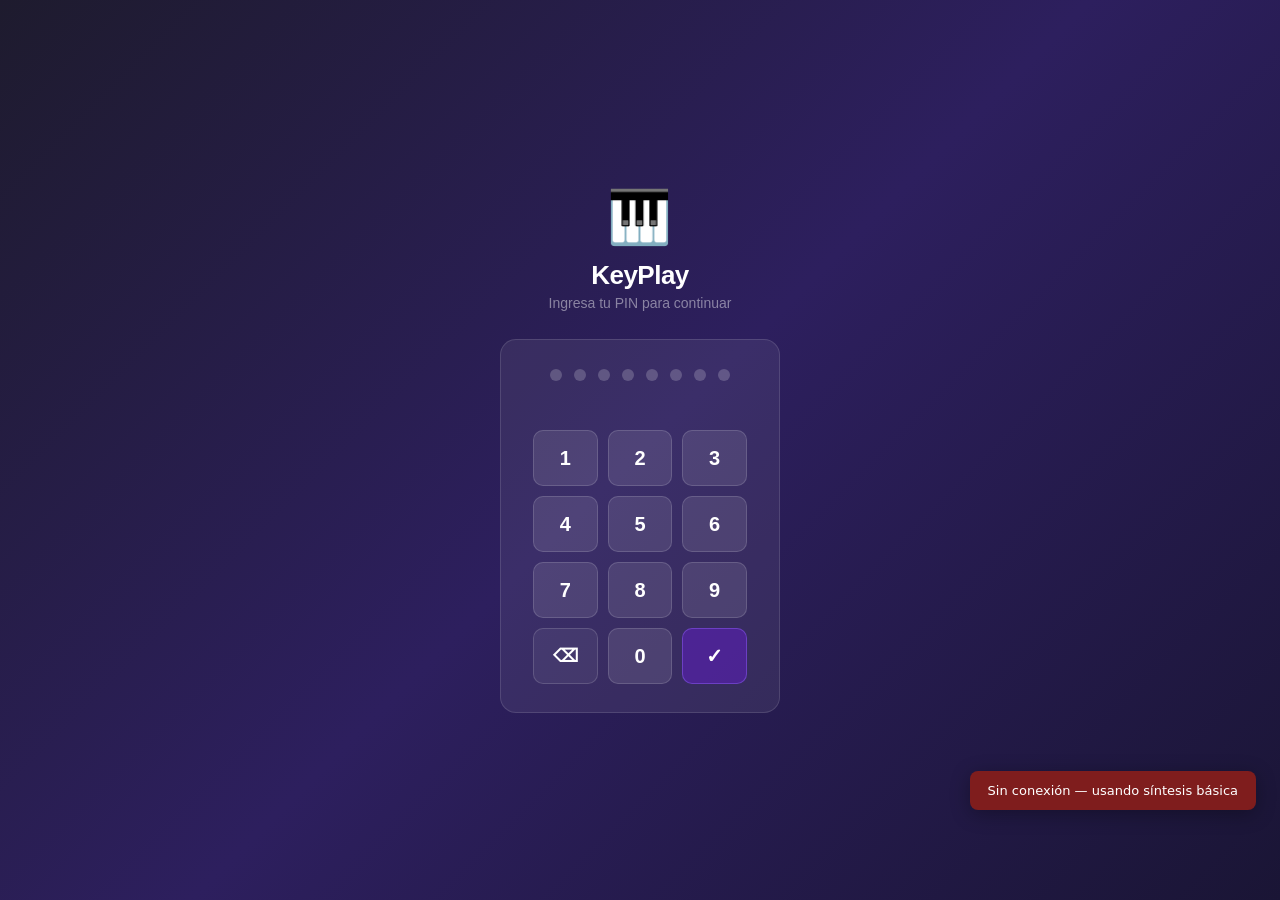
==== index.html @ c4dd3779 "PWA app support" ====
<!DOCTYPE html>
<html lang="es">
<head>
<meta charset="UTF-8">
<meta name="viewport" content="width=device-width, initial-scale=1, maximum-scale=1">
<title>KeyPlay</title>

  <!-- PWA -->
  <link rel="manifest" href="manifest.json">
  <meta name="theme-color" content="#5b21b6">
  <meta name="mobile-web-app-capable" content="yes">
  <meta name="apple-mobile-web-app-capable" content="yes">
  <meta name="apple-mobile-web-app-status-bar-style" content="default">
  <meta name="apple-mobile-web-app-title" content="KeyPlay">
  <link rel="apple-touch-icon" href="icons/icon-180.png">

  <link rel="stylesheet" href="keyplay.css">
</head>
<body>

<!-- ── PIN LOCK SCREEN ─────────────────────────────── -->
<div id="pinScreen" style="
  position:fixed;inset:0;z-index:9999;
  background:linear-gradient(135deg,#1e1b2e 0%,#2d1f5e 50%,#1a1535 100%);
  display:flex;flex-direction:column;align-items:center;justify-content:center;
  gap:28px;font-family:-apple-system,BlinkMacSystemFont,'Segoe UI',Roboto,sans-serif;
">
  <div style="text-align:center;">
    <div style="font-size:52px;margin-bottom:12px;">🎹</div>
    <div style="font-size:26px;font-weight:800;color:#fff;letter-spacing:-0.5px;">KeyPlay</div>
    <div style="font-size:14px;color:rgba(255,255,255,0.45);margin-top:4px;">Ingresa tu PIN para continuar</div>
  </div>

  <div style="background:rgba(255,255,255,0.07);border:1px solid rgba(255,255,255,0.12);
              border-radius:16px;padding:28px 32px;width:280px;display:flex;flex-direction:column;gap:16px;">

    <!-- PIN dots display -->
    <div id="pinDots" style="display:flex;justify-content:center;gap:12px;height:14px;align-items:center;">
    </div>

    <!-- Error message -->
    <div id="pinError" style="text-align:center;font-size:12px;color:#f87171;min-height:16px;font-weight:500;"></div>

    <!-- Number pad -->
    <div style="display:grid;grid-template-columns:repeat(3,1fr);gap:10px;">
      <button class="pin-key" onclick="pinKey('1')">1</button>
      <button class="pin-key" onclick="pinKey('2')">2</button>
      <button class="pin-key" onclick="pinKey('3')">3</button>
      <button class="pin-key" onclick="pinKey('4')">4</button>
      <button class="pin-key" onclick="pinKey('5')">5</button>
      <button class="pin-key" onclick="pinKey('6')">6</button>
      <button class="pin-key" onclick="pinKey('7')">7</button>
      <button class="pin-key" onclick="pinKey('8')">8</button>
      <button class="pin-key" onclick="pinKey('9')">9</button>
      <button class="pin-key pin-del" onclick="pinDel()" style="font-size:18px;">⌫</button>
      <button class="pin-key" onclick="pinKey('0')">0</button>
      <button class="pin-key pin-ok" onclick="pinSubmit()">✓</button>
    </div>
  </div>
</div>


<!-- TOP BAR -->
<div class="top-bar">
  <div class="logo"><img src="header-logo.png" alt="KeyPlay"> KeyPlay</div>
  <div class="song-info">
    <div class="song-title" id="songTitle">Ninguna pieza cargada</div>
    <div class="song-meta" id="songMeta">Carga un archivo MusicXML o MIDI para comenzar</div>
  </div>
  <input type="file" id="fileInput" accept=".xml,.musicxml,.mid,.midi" style="display:none">
  <button class="biblio-btn" id="biblioBtn" onclick="toggleBiblioteca()" title="Biblioteca de canciones">
    📚 Biblioteca <span class="biblio-count" id="biblioCount" style="display:none">0</span>
  </button>
  <button class="upload-btn" onclick="document.getElementById('fileInput').click()">📂 Cargar</button>
  <button class="settings-btn" id="settingsBtn" onclick="toggleSettings()" title="Configuración">⚙️</button>
  <button class="fs-btn" id="fsBtn" onclick="toggleFullscreen()" title="Pantalla completa">⛶</button>
</div>

<!-- PANEL OVERLAY (shared backdrop) -->
<div class="panel-overlay" id="panelOverlay" onclick="closeAllPanels()"></div>

<!-- BIBLIOTECA PANEL -->
<div class="biblio-dropdown" id="biblioPanel">
  <div class="biblio-header">
    <div class="biblio-header-title">📚 Biblioteca</div>
    <div class="biblio-header-actions">
      <button class="biblio-clear" onclick="confirmClearAll()">Borrar todo</button>
      <button class="biblio-add-btn" onclick="closeAllPanels();document.getElementById('fileInput').click()">+ Agregar</button>
      <button class="biblio-close" onclick="closeAllPanels()">✕</button>
    </div>
  </div>
  <div class="biblio-scroll" id="biblioList"></div>
</div>

<!-- SETTINGS PANEL -->
<div class="settings-panel" id="settingsPanel">
  <div class="settings-header">
    <div class="settings-title">⚙️ Configuración</div>
    <button class="settings-close" onclick="closeAllPanels()">✕</button>
  </div>
  <div class="settings-body">
    <div class="settings-section-title">Sonido del piano</div>
    <div style="font-size:11px;color:var(--text-dim);margin-bottom:12px;line-height:1.5">
      Samples reales del banco General MIDI.<br>Requiere internet la primera vez.
    </div>
    <div class="sound-options" id="soundOptions">
      <div class="sound-option active" data-sound="classic" onclick="selectSound('classic')">
        <div class="sound-option-icon">🎹</div>
        <div class="sound-option-info">
          <div class="sound-option-name">Clásico</div>
          <div class="sound-option-desc">Acoustic Grand Piano — cálido, natural</div>
        </div>
        <div class="sound-option-check"></div>
      </div>
      <div class="sound-option" data-sound="bright" onclick="selectSound('bright')">
        <div class="sound-option-icon">⚡</div>
        <div class="sound-option-info">
          <div class="sound-option-name">Eléctrico</div>
          <div class="sound-option-desc">Electric Grand Piano — sonido metálico tipo CP-80</div>
        </div>
        <div class="sound-option-check"></div>
      </div>
      <div class="sound-option" data-sound="soft" onclick="selectSound('soft')">
        <div class="sound-option-icon">🌙</div>
        <div class="sound-option-info">
          <div class="sound-option-name">Suave (Rhodes)</div>
          <div class="sound-option-desc">Electric Piano 1 — sonido suave tipo jazz</div>
        </div>
        <div class="sound-option-check"></div>
      </div>
    </div>

    <hr class="settings-divider">

    <div class="settings-section-title">Piano MIDI</div>
    <div class="settings-row">
      <div>
        <div class="settings-row-label">Conectar piano MIDI</div>
        <div class="settings-row-sub">Detecta teclados MIDI para el modo seguimiento</div>
      </div>
      <label class="toggle-switch">
        <input type="checkbox" id="midiToggle" onchange="onMidiToggleChange(this.checked)">
        <span class="toggle-track"></span>
      </label>
    </div>

    <div class="settings-row">
      <div>
        <div class="settings-row-label">Sonido al equivocarse</div>
        <div class="settings-row-sub">Aviso breve cuando tocas una nota incorrecta en seguimiento</div>
      </div>
      <label class="toggle-switch">
        <input type="checkbox" id="followErrorSoundToggle" onchange="onFollowErrorSoundToggle(this.checked)">
        <span class="toggle-track"></span>
      </label>
    </div>



    <hr class="settings-divider">

    <div class="settings-section-title">Imprimir partitura</div>
    <div style="font-size:11px;color:var(--text-dim);margin-bottom:12px;line-height:1.6">
      Los compases se distribuyen automáticamente en páginas.<br>
      Requiere tener una pieza MusicXML cargada.
    </div>
    <div class="print-format-row">
      <label class="print-format-label">
        <input type="radio" name="printFormat" value="a4" checked>
        📄 A4 <span style="font-size:10px;color:var(--text-dim)">(210×297mm)</span>
      </label>
      <label class="print-format-label">
        <input type="radio" name="printFormat" value="letter">
        📄 Carta <span style="font-size:10px;color:var(--text-dim)">(216×279mm)</span>
      </label>
    </div>
    <button class="print-score-btn" id="printScoreBtn" onclick="printScore()" disabled>
      🖨️ Imprimir partitura
    </button>

  </div>
</div>

<!-- MAIN CONTENT -->
<div class="main-content">

<!-- EMPTY STATE -->
<div class="empty-state" id="emptyState">
  <div class="drop-zone" id="dropZone" onclick="document.getElementById('fileInput').click()">
    <div class="drop-icon">🎼</div>
    <div class="drop-title">Carga una pieza musical</div>
    <div class="drop-sub">
      Arrastra aquí o haz clic para seleccionar<br>
      <strong>MusicXML</strong> (.xml, .musicxml) &nbsp;·&nbsp; <strong>MIDI</strong> (.mid, .midi)
    </div>
  </div>
  <div style="margin-top:12px;font-size:13px;color:var(--text-dim)">
    O elige una pieza de tu <strong style="color:var(--accent-b);cursor:pointer" onclick="toggleBiblioteca()">📚 Biblioteca</strong>
  </div>
</div>

<!-- PIANO SECTION -->
<div id="pianoSection">
  <!-- Notation panel (visible only when Verovio loads + user toggles) -->
  <div class="notation-wrapper" id="notationWrapper">
    <div class="notation-msg" id="notationMsg">Renderizando partitura…</div>
    <div id="notationSVG"></div>
  </div>

  <div class="piano-outer" id="pianoOuter">
    <div class="piano-wrap">
      <div id="piano"></div>
    </div>
  </div>
  <div class="piano-legend-bar">
    <div class="legend">
      <div class="legend-item"><div class="legend-dot treble"></div>Clave Sol</div>
      <div class="legend-item"><div class="legend-dot bass"></div>Clave Fa</div>
      <div class="legend-item"><div class="legend-dot both"></div>Ambas</div>
    </div>
  </div>
  <div class="bottom-panel" id="notePanel">

    <!-- Mobile-only single collapse bar -->
    <div class="note-panel-bar" id="notePanelBar" onclick="toggleNotePanel()">
      <span class="panel-label" id="notePanelBarLabel">Notas del compás</span>
      <button class="panel-toggle-arrow" id="notePanelArrow" style="pointer-events:none">▼</button>
    </div>

    <!-- All panel content — collapses as one block on mobile -->
    <div class="note-panel-content" id="notePanelContent">

      <!-- Left column: full measure sequence -->
      <div class="sequence-panel">
        <div class="panel-label">Secuencia del compás</div>
        <div class="steps-row" id="sequenceSteps">
          <span style="color:var(--text-dim);font-size:12px;align-self:center">—</span>
        </div>
      </div>

      <!-- Right column: current step detail -->
      <div class="current-panel">
        <div class="panel-label">En este paso</div>
        <div class="note-group">
          <span class="note-group-label treble">𝄞</span>
          <span id="trebleNotes"><span class="note-chip rest">—</span></span>
        </div>
        <div class="note-group">
          <span class="note-group-label bass">𝄢</span>
          <span id="bassNotes"><span class="note-chip rest">—</span></span>
        </div>
      </div>

    </div><!-- end note-panel-content -->

  </div>
</div>

</div><!-- end main-content -->

<!-- NOTE PANEL OVERLAY (backdrop when panel is open on mobile) -->
<div id="notePanelOverlay" onclick="toggleNotePanel()"></div>

<!-- MOBILE EXTRAS OVERLAY + PANEL -->
<div class="mob-extras-overlay" id="mobExtrasOverlay" onclick="closeMobExtras()"></div>
<div id="mobExtrasPanel">
  <div class="mob-extras-handle"></div>

  <div class="mob-extras-section">
    <div class="mob-extras-title">Clave</div>
    <div class="mob-extras-row">
      <div class="clef-selector">
        <button class="clef-btn btn-both  active" id="mBtnBoth"   onclick="setClef('both');closeMobExtras()">Ambas</button>
        <button class="clef-btn btn-treble"        id="mBtnTreble" onclick="setClef('treble');closeMobExtras()">𝄞 Sol</button>
        <button class="clef-btn btn-bass"          id="mBtnBass"   onclick="setClef('bass');closeMobExtras()">𝄢 Fa</button>
      </div>
    </div>
  </div>

  <div class="mob-extras-section" id="mobTempoSection">
    <div class="mob-extras-title">Tempo</div>
    <div class="mob-extras-row" style="align-items:center;gap:8px">
      <span style="font-size:12px;color:var(--text-dim);font-weight:600">BPM</span>
      <input type="number" class="tempo-input" id="tempoInputMob" value="120" min="20" max="400"
        style="width:64px"
        onchange="document.getElementById('tempoInput').value=this.value;saveState()"
        onkeydown="if(event.key==='Enter'){document.getElementById('tempoInput').value=this.value;saveState()}">
      <span class="tempo-orig" id="tempoOrigMob"></span>
    </div>
  </div>

  <div class="mob-extras-section" id="mobLevelSection" style="display:none">
    <div class="mob-extras-title">Nivel</div>
    <div class="mob-extras-row">
      <div class="level-selector" id="mobLevelSelector">
        <button class="level-btn active"  id="mLvlOriginal"   onclick="switchLevel('original');closeMobExtras()">Original</button>
        <button class="level-btn" id="mLvlIntermediate" onclick="switchLevel('intermediate');closeMobExtras()" disabled>Intermedio</button>
        <button class="level-btn" id="mLvlAccompaniment" onclick="switchLevel('accompaniment');closeMobExtras()" disabled>Acomp.</button>
        <button class="level-btn" id="mLvlBasic"      onclick="switchLevel('basic');closeMobExtras()"      disabled>Básico</button>
      </div>
    </div>
  </div>

  <!-- MIDI section — shown only when MIDI is enabled + device detected -->
  <div class="mob-extras-section" id="mobMidiSection" style="display:none">
    <div class="mob-extras-title">Piano MIDI</div>
    <div class="mob-extras-row" style="align-items:center;gap:10px">
      <span class="midi-dot" id="mobMidiDot"></span>
      <select id="mobMidiSelect" class="midi-select"
        onchange="selectMIDIDevice(this.value)"
        style="flex:1;min-width:0;font-size:13px"></select>
    </div>
  
  <div class="mob-extras-section" id="mobBackingSection">
    <div class="mob-extras-title">🎵 Backing track</div>
    <div class="mob-backing-section">
      <div class="mob-bp-row">
        <button class="bp-btn" onclick="document.getElementById('backingFileInput').click()">📂 Cargar…</button>
        <span class="bp-file-name" id="mobBackingFileName">Sin archivo</span>
      </div>
      <div class="mob-bp-row" id="mobBpActiveRow" style="display:none">
        <button class="bp-btn active" id="mobBpEnableBtn" onclick="toggleBackingEnabled()">🎵 ON</button>

        <button class="bp-btn danger" onclick="clearBackingTrack()">✕</button>
      </div>
      <div class="mob-bp-row" id="mobBpVolRow" style="display:none" style="align-items:center;gap:8px">
        <span class="bp-label">Vol.</span>
        <input type="range" class="bp-range" id="mobBackingVol" min="0" max="1" step="0.01" value="0.8"
          oninput="setBackingVolume(this.value);syncBackingUI()">
        <span id="mobBackingVolLabel" style="font-size:11px;color:var(--text-dim);min-width:28px">80%</span>
      </div>
      <div class="mob-bp-row" id="mobBpOffsetRow" style="display:none">
        <span class="bp-label">Intro (s)</span>
        <input type="number" class="bp-offset-input" id="mobBackingOffset" value="0.00" min="0" step="0.01"
          oninput="setBackingOffset(this.value)">
      </div>
    </div>
  </div>

</div>

</div>

<!-- BPM SLIDER -->
<div class="measure-slider-overlay" id="bpmSliderOverlay" onclick="closeBpmSlider()"></div>
<div class="measure-slider-panel" id="bpmSliderPanel" role="dialog" aria-modal="true" aria-labelledby="bpmSliderTitle">
  <div class="measure-slider-header">
    <div class="measure-slider-title" id="bpmSliderTitle">Tempo</div>
    <button class="measure-slider-close" onclick="closeBpmSlider()" title="Cerrar">✕</button>
  </div>
  <div class="measure-slider-body">
    <div class="measure-slider-value">
      <span class="measure-slider-current" id="bpmSliderCurrent">120</span>
      <span class="measure-slider-total">BPM</span>
    </div>
    <input type="range" class="measure-slider-range" id="bpmSliderRange" min="20" max="400" value="120"
      oninput="setBpmFromSlider(this.value)" onchange="setBpmFromSlider(this.value)">
    <div class="measure-slider-actions">
      <button onclick="nudgeBpmSlider(-20)">-20</button>
      <button onclick="nudgeBpmSlider(-5)">-5</button>
      <button onclick="nudgeBpmSlider(5)">+5</button>
      <button onclick="nudgeBpmSlider(20)">+20</button>
    </div>
  </div>
</div>

<!-- MEASURE SLIDER -->
<div class="measure-slider-overlay" id="measureSliderOverlay" onclick="closeMeasureSlider()"></div>
<div class="measure-slider-panel" id="measureSliderPanel" role="dialog" aria-modal="true" aria-labelledby="measureSliderTitle">
  <div class="measure-slider-header">
    <div class="measure-slider-title" id="measureSliderTitle">Seleccionar compás</div>
    <button class="measure-slider-close" onclick="closeMeasureSlider()" title="Cerrar">✕</button>
  </div>
  <div class="measure-slider-body">
    <div class="measure-slider-value">
      <span class="measure-slider-current" id="measureSliderCurrent">1</span>
      <span class="measure-slider-total" id="measureSliderTotal">/ —</span>
    </div>
    <input type="range" class="measure-slider-range" id="measureSliderRange" min="1" max="1" value="1"
      oninput="setMeasureFromSlider(this.value)" onchange="setMeasureFromSlider(this.value, true)">
    <div class="measure-slider-actions">
      <button onclick="nudgeMeasureSlider(-10)">-10</button>
      <button onclick="nudgeMeasureSlider(-1)">-1</button>
      <button onclick="nudgeMeasureSlider(1)">+1</button>
      <button onclick="nudgeMeasureSlider(10)">+10</button>
    </div>
    <button class="measure-slider-clear" id="measureSliderClear" onclick="clearMeasureEndFromSlider()">Sin fin</button>
  </div>
</div>

<!-- BOTTOM BAR -->
<div class="bottom-bar">

  <!-- Left: clef selector + level selector + vista menu (tablet) -->
  <div class="bb-left">
    <button id="vistaMenuBtn" onclick="toggleVistaPanel()" title="Clave y nivel">🎛️</button>
    <div class="clef-selector">
      <button class="clef-btn btn-both  active" id="btnBoth"   onclick="setClef('both')">Ambas</button>
      <button class="clef-btn btn-treble"        id="btnTreble" onclick="setClef('treble')">𝄞 Sol</button>
      <button class="clef-btn btn-bass"          id="btnBass"   onclick="setClef('bass')">𝄢 Fa</button>
    </div>
    <div class="level-selector" id="levelSelector" style="display:none">
      <button class="level-btn active" id="lvlOriginal" onclick="switchLevel('original')" title="Versión original">Original</button>
      <button class="level-btn" id="lvlIntermediate" onclick="switchLevel('intermediate')" disabled title="Versión intermedia">Intermedio</button>
      <button class="level-btn" id="lvlAccompaniment" onclick="switchLevel('accompaniment')" disabled title="Acompañamiento">Acomp.</button>
      <button class="level-btn" id="lvlBasic" onclick="switchLevel('basic')" disabled title="Versión básica">Básico</button>
    </div>
  </div>

  <!-- Center: measure nav + play + step nav -->
  <div class="bb-center">
    <div class="measure-nav">
      <button class="nav-btn" id="btnPrev" onclick="changeMeasure(-1)" disabled title="Compás anterior (Shift+←)">◀</button>
      <span class="measure-label">Compás</span>
      <input type="number" class="measure-input slider-enabled" id="measureInput" value="1" min="1"
        readonly inputmode="none" onclick="openMeasureSlider(event)" onfocus="openMeasureSlider(event)"
        title="Toca para elegir compás con slider">
      <span class="range-sep">—</span>
      <input type="number" class="measure-input slider-enabled" id="measureEnd" min="1"
        placeholder="fin" style="width:44px"
        title="Compás final del rango (opcional)"
        readonly inputmode="none" onclick="openMeasureSlider(event, 'end')" onfocus="openMeasureSlider(event, 'end')">
      <span class="measure-total" id="measureTotal">/ —</span>
      <button class="nav-btn" id="btnNext" onclick="changeMeasure(1)" disabled title="Compás siguiente (Shift+→)">▶</button>
      <!-- BPM control: visible only on mobile/tablet, inline with compás -->
      <div class="bpm-mob-control" id="bpmMobControl">
        <span class="measure-label">BPM</span>
        <input type="number" class="measure-input slider-enabled" id="bpmMobInput" value="120" min="20" max="400"
          readonly inputmode="none" onclick="openBpmSlider(event)" onfocus="openBpmSlider(event)"
          title="Toca para ajustar el tempo">
      </div>
    </div>
    <div class="bb-playrow">
      <button class="loop-btn" id="loopBtn" onclick="toggleLoop()" title="Repetir en bucle">🔁</button>
      <button class="play-btn" id="playBtn" onclick="togglePlay()" title="Reproducir / Pausar (Espacio)">▶</button>
      <button class="stop-btn" id="stopBtn" onclick="stopPlay(true)" title="Detener y volver al inicio"><span class="stop-sq"></span></button>
      <div class="step-nav" id="stepNav">
        <button class="nav-btn" id="btnStepPrev" onclick="changeStep(-1)" disabled title="Paso anterior (←)">‹</button>
        <span class="measure-label">Paso</span>
        <span class="step-count" id="stepCount">1</span>
        <span class="step-total" id="stepTotal">/ —</span>
        <button class="nav-btn" id="btnStepNext" onclick="changeStep(1)" disabled title="Paso siguiente (→)">›</button>
      </div>
      <button class="mode-btn" id="modeBtn" onclick="toggleMode()" title="Alterna entre paso a paso y todas las notas">📊<span class="btn-label"> Todas las notas</span></button>
      <!-- View toggles: always visible (icon-only on mobile via .btn-label) -->
      <button class="notation-btn" id="notationToggle" onclick="toggleNotation()"
        style="display:none" title="Mostrar/ocultar partitura">🎼 <span class="btn-label">Partitura</span></button>
      <button class="piano-toggle-btn active" id="pianoToggleBtn" onclick="togglePianoVisible()"
        title="Mostrar/ocultar teclado">🎹 <span class="btn-label">Teclado</span></button>
      <button class="piano-toggle-btn active" id="pianoMuteBtn" onclick="togglePianoMute()"
        title="Silenciar/activar piano">🔊 <span class="btn-label">Piano</span></button>
      <!-- Follow btn here so it's visible on mobile (bb-right is hidden on mobile) -->
      <button class="follow-btn" id="followBtn" onclick="toggleFollowMode()"
        style="display:none" title="Toca las notas en tu piano y la app avanza automáticamente">
        🎵 <span class="btn-label">Seguimiento</span>
      </button>
      <button class="mob-extras-btn" id="mobExtrasBtn" onclick="toggleMobExtras()" title="Más opciones">⚙️</button>
    </div>
  </div>

  <!-- Right: tempo + MIDI device selector (desktop only — follow btn moved to playrow) -->
  <div class="bb-right">
    <button class="backing-icon-btn" id="backingIconBtn" onclick="toggleBackingPanel()" title="Backing track">🎵</button>
    <div class="tempo-control">
      <span class="measure-label">BPM</span>
      <input type="number" class="tempo-input" id="tempoInput" value="120" min="20" max="400"
        title="Tempo de reproducción" onchange="saveState()">
      <span class="tempo-orig" id="tempoOrig"></span>
    </div>
    <div class="midi-control" id="midiControl" style="display:none">
      <span class="midi-dot" id="midiDot"></span>
      <select id="midiSelect" class="midi-select" onchange="selectMIDIDevice(this.value)"
        title="Dispositivo MIDI"></select>
    </div>
  </div>

</div><!-- end bottom-bar -->



<!-- ── Vista panel (tablet: clef + level) ── -->
<div class="vista-panel" id="vistaPanel">
  <div class="vista-panel-header">
    <span class="vista-panel-title">🎛️ Vista</span>
    <button class="vista-panel-close" onclick="toggleVistaPanel()">✕</button>
  </div>
  <div class="vista-panel-body">
    <div>
      <div class="vista-panel-label">Clave</div>
      <div class="clef-selector">
        <button class="clef-btn btn-both  active" id="vBtnBoth"   onclick="setClef('both');  updateVistaClef()">Ambas</button>
        <button class="clef-btn btn-treble"        id="vBtnTreble" onclick="setClef('treble');updateVistaClef()">𝄞 Sol</button>
        <button class="clef-btn btn-bass"          id="vBtnBass"   onclick="setClef('bass');  updateVistaClef()">𝄢 Fa</button>
      </div>
    </div>
    <div id="vistaPanelLevelWrap" style="display:none">
      <div class="vista-panel-label">Nivel</div>
      <div class="level-selector" id="vLevelSelector">
        <button class="level-btn active" id="vLvlOriginal"   onclick="switchLevel('original');  updateVistaLevel()">Original</button>
        <button class="level-btn"        id="vLvlIntermediate" onclick="switchLevel('intermediate');updateVistaLevel()" disabled>Intermedio</button>
        <button class="level-btn"        id="vLvlAccompaniment" onclick="switchLevel('accompaniment');updateVistaLevel()" disabled>Acomp.</button>
        <button class="level-btn"        id="vLvlBasic"      onclick="switchLevel('basic');      updateVistaLevel()" disabled>Básico</button>
      </div>
    </div>
  </div>
</div>

<!-- ── Backing track panel (desktop floating) ── -->
<div class="backing-panel" id="backingPanel">
  <div class="backing-panel-header">
    <span class="backing-panel-title">🎵 Backing track</span>
    <button class="backing-panel-close" onclick="toggleBackingPanel()">✕</button>
  </div>
  <div class="backing-panel-body">

    <!-- Load file -->
    <div class="bp-row">
      <button class="bp-btn" id="bpLoadBtn" onclick="document.getElementById('backingFileInput').click()">
        📂 Cargar audio…
      </button>
      <input id="backingFileInput" type="file" accept="audio/*" hidden onchange="loadBackingTrack(event)">
      <span class="bp-file-name" id="backingFileName">Sin archivo</span>
    </div>

    <!-- Enable / Piano mute -->
    <div class="bp-row" id="bpActiveRow" style="display:none">
      <button class="bp-btn active" id="bpEnableBtn" onclick="toggleBackingEnabled()" title="Activar/desactivar backing">
        🎵 Backing: ON
      </button>

    </div>

    <div class="bp-divider" id="bpDivider1" style="display:none"></div>

    <!-- Volume -->
    <div class="bp-row" id="bpVolRow" style="display:none">
      <span class="bp-label">Volumen</span>
      <input type="range" class="bp-range" id="backingVol" min="0" max="1" step="0.01" value="0.8"
        oninput="setBackingVolume(this.value)">
      <span class="bp-range-val" id="backingVolLabel">80%</span>
    </div>

    <!-- Offset -->
    <div class="bp-row" id="bpOffsetRow" style="display:none">
      <span class="bp-label">Inicio (s)</span>
      <input type="number" class="bp-offset-input" id="backingOffset" value="0.00" min="0" step="0.01"
        title="Segundos de intro en el backing antes de que entre el piano"
        oninput="setBackingOffset(this.value)">
      <button class="bp-btn" id="bpMarkBtn" onclick="markBackingEntry()" title="Captura el segundo actual del preview como punto de inicio" style="margin-left:4px">
        🎯 Marcar entrada
      </button>
    </div>

    <!-- Preview controls -->
    <div class="bp-row" id="bpPreviewRow" style="display:none">
      <span class="bp-label">Preview</span>
      <button class="bp-btn" id="bpPreviewBtn" onclick="toggleBackingPreview()">▶ Escuchar</button>
      <button class="bp-btn danger" onclick="clearBackingTrack()">✕ Quitar</button>
    </div>

  </div>
</div>

<div class="toast" id="toast"></div>

<script src="keyplay.js"></script>

<!-- Service Worker -->
<script>
  if ('serviceWorker' in navigator) {
    window.addEventListener('load', () => {
      navigator.serviceWorker.register('/keyplay/sw.js');
    });
  }
</script>
</body>
</html>
---- keyplay.css ----
:root { color-scheme: light; }

*, *::before, *::after { box-sizing: border-box; margin: 0; padding: 0; }

button, input, .step-card, .drop-zone, .key-w, .key-b {
  touch-action: manipulation;       /* removes 300ms tap delay */
  -webkit-tap-highlight-color: transparent;
}

:root {
  --bg:        #f5f3ef;
  --surface-lb:#0277b7;
  --surface2:  #91e0ef;
  --surface-t: rgba(255, 255, 255, 0.65);
  --border:    #ddd8d0;
  --border-t:  rgba(255,255,255,0.25);
  --accent-b:  #03095e;
  --accent-f: #ffffff;
  --treble:    #b45309;
  --treble-lt: #fef3c7;
  --bass:      #1d4ed8;
  --bass-lt:   #dbeafe;
  --both:      #7c3aed;
  --both-lt:   #ede9fe;
  --text:      #1c1917;
  --text-dim:  #78716c;
  --shadow:    rgba(0,0,0,0.10);
  --shadow-md: rgba(0,0,0,0.18);
}

body {
  background: var(--bg);
  color: var(--text);
  font-family: -apple-system, BlinkMacSystemFont, 'Segoe UI', Roboto, sans-serif;
  height: 100vh;
  overflow: hidden;
  display: flex;
  flex-direction: column;
}

/* ── TOP BAR ─────────────────────────────────────── */
.top-bar {
  background: var(--surface);
  border-bottom: 1px solid var(--border);
  padding: 10px 20px;
  display: flex;
  align-items: center;
  gap: 16px;
  flex-wrap: nowrap;
  box-shadow: 0 1px 4px var(--shadow);
  flex-shrink: 0;
  z-index: 10;
  min-height: 0;
}

.logo {
  font-size: 18px;
  font-weight: 800;
  letter-spacing: -0.5px;
  color: var(--accent-b);
  flex-shrink: 0;
  display: flex;
  align-items: center;
  gap: 6px;
}

.song-info { flex: 1; min-width: 0; }
.song-title {
  font-size: 14px;
  font-weight: 700;
  color: var(--text);
  white-space: nowrap;
  overflow: hidden;
  text-overflow: ellipsis;
}
.song-meta {
  font-size: 11px;
  color: var(--text-dim);
  margin-top: 1px;
}

.upload-btn {
  display: flex;
  align-items: center;
  gap: 6px;
  background: var(--accent-b);
  color: #fff;
  border: none;
  border-radius: 7px;
  padding: 8px 16px;
  font-size: 13px;
  font-weight: 600;
  cursor: pointer;
  transition: background 0.15s, transform 0.1s;
  flex-shrink: 0;
  box-shadow: 0 2px 8px rgba(91,33,182,0.25);
}
.upload-btn:active { transform: translateY(0); }

.upload-btn:hover { background: var(--accent-b); opacity: 0.8; color: var(--accent-f); }
.upload-btn.open  { background: var(--accent-b); opacity: 0.8; color: var(--accent-f); }

.fs-btn {
  width: 34px; height: 34px;
  background: var(--surface2);
  border: 1px solid var(--border);
  border-radius: 7px;
  color: var(--text-dim);
  font-size: 18px;
  cursor: pointer;
  display: none; align-items: center; justify-content: center;
  flex-shrink: 0;
  transition: all 0.15s;
  touch-action: manipulation;
  -webkit-tap-highlight-color: transparent;
}
.fs-btn:hover { background: var(--surface-t); border-color: var(--accent-b); color: var(--accent-b); }

/* ── CONTROLS ────────────────────────────────────── */
.controls {
  background: var(--surface);
  border-bottom: 1px solid var(--border);
  padding: 10px 20px;
  display: flex;
  align-items: center;
  gap: 20px;
  flex-wrap: wrap;
}

.clef-selector {
  display: flex;
  background: var(--surface2);
  border-radius: 8px;
  padding: 3px;
  gap: 2px;
  border: 1px solid var(--border);
}
.clef-btn {
  background: transparent;
  border: none;
  border-radius: 6px;
  padding: 5px 13px;
  font-size: 12px;
  font-weight: 600;
  color: var(--text-dim);
  cursor: pointer;
  transition: all 0.15s;
  white-space: nowrap;
}
.clef-btn.active {
  background: var(--surface);
  color: var(--text);
  box-shadow: 0 1px 4px var(--shadow);
}
.clef-btn.active.btn-both   { color: var(--both);   }
.clef-btn.active.btn-treble { color: var(--treble); }
.clef-btn.active.btn-bass   { color: var(--bass);   }

.measure-nav {
  display: flex;
  align-items: center;
  gap: 6px;
}
.nav-btn {
  width: 30px; height: 30px;
  background: var(--surface2);
  border: 1px solid var(--border);
  border-radius: 6px;
  color: var(--text);
  font-size: 13px;
  cursor: pointer;
  display: flex; align-items: center; justify-content: center;
  transition: all 0.12s;
  user-select: none;
}
.nav-btn:hover:not(:disabled) { background: var(--surface-t); border-color: var(--accent-b); color: var(--accent-b); }
.nav-btn:disabled { opacity: 0.3; cursor: default; }

.measure-label { font-size: 13px; color: var(--text-dim); font-weight: 500; }
.measure-input {
  width: 48px;
  background: var(--surface);
  border: 1px solid var(--border);
  border-radius: 6px;
  color: var(--text);
  font-size: 13px;
  font-weight: 700;
  text-align: center;
  padding: 4px 2px;
  outline: none;
}
.measure-input:focus { border-color: var(--accent-b); box-shadow: 0 0 0 2px var(--surface-t); }
.measure-total { font-size: 13px; color: var(--text-dim); }

.measure-input.slider-enabled {
  cursor: pointer;
}

.measure-slider-overlay {
  display: none;
  position: fixed;
  inset: 0;
  z-index: 338;
  background: rgba(15,23,42,0.28);
}
.measure-slider-overlay.open { display: block; }

.measure-slider-panel {
  display: none;
  position: fixed;
  left: 50%;
  bottom: 84px;
  z-index: 339;
  width: min(440px, calc(100vw - 28px));
  transform: translateX(-50%);
  border: 1px solid var(--border);
  border-radius: 18px;
  background: var(--surface);
  box-shadow: 0 24px 70px rgba(15,23,42,0.28);
  overflow: hidden;
}
.measure-slider-panel.open {
  display: block;
}
.measure-slider-header {
  display: flex;
  align-items: center;
  justify-content: space-between;
  gap: 12px;
  padding: 13px 16px;
  background: linear-gradient(135deg, #0c4a82 0%, #0277b7 52% 100%);
  color: #fff;
}
.measure-slider-title {
  font-size: 13px;
  font-weight: 800;
}
.measure-slider-close {
  width: 28px;
  height: 28px;
  border: 0;
  border-radius: 8px;
  background: rgba(255,255,255,0.08);
  color: rgba(255,255,255,0.78);
  cursor: pointer;
}
.measure-slider-close:hover {
  background: rgba(255,255,255,0.16);
  color: #fff;
}
.measure-slider-body {
  padding: 16px;
}
.measure-slider-value {
  display: flex;
  align-items: baseline;
  justify-content: center;
  gap: 7px;
  margin-bottom: 14px;
  color: var(--text);
}
.measure-slider-current {
  font-size: 36px;
  font-weight: 900;
  color: var(--accent-b);
  line-height: 1;
}
.measure-slider-total {
  color: var(--text-dim);
  font-size: 13px;
  font-weight: 700;
}
.measure-slider-range {
  width: 100%;
  accent-color: var(--accent-b);
  cursor: pointer;
}
.measure-slider-actions {
  display: grid;
  grid-template-columns: repeat(4, 1fr);
  gap: 8px;
  margin-top: 14px;
}
.measure-slider-actions button {
  min-height: 38px;
  border: 1px solid var(--border);
  border-radius: 10px;
  background: var(--surface2);
  color: var(--text);
  font-size: 13px;
  font-weight: 800;
  cursor: pointer;
}
.measure-slider-actions button:hover {
  border-color: var(--accent-b);
  color: var(--accent-b);
  background: var(--surface-t);
}
.measure-slider-clear {
  display: none;
  width: 100%;
  min-height: 38px;
  margin-top: 9px;
  border: 1px solid var(--border);
  border-radius: 10px;
  background: transparent;
  color: var(--text-dim);
  font-size: 13px;
  font-weight: 800;
  cursor: pointer;
}
.measure-slider-clear:hover {
  border-color: var(--accent-b);
  color: var(--accent-b);
  background: var(--surface-t);
}

.play-btn {
  width: 36px;
  height: 36px;
  border-radius: 50%;
  background: #059669;
  color: #fff;
  border: none;
  font-size: 15px;
  cursor: pointer;
  display: flex;
  align-items: center;
  justify-content: center;
  transition: all 0.15s;
  box-shadow: 0 2px 8px rgba(5,150,105,0.30);
  flex-shrink: 0;
  padding: 0;
  line-height: 1;
  outline: none;
  -webkit-tap-highlight-color: transparent;
}
.play-btn:hover { background: #047857; box-shadow: 0 3px 12px rgba(5,150,105,0.40); }
.play-btn.playing { background: #d97706; box-shadow: 0 2px 8px rgba(217,119,6,0.35); }
.play-btn.playing:hover { background: #b45309; }
.play-btn .stop-icon {
  display: block; width: 14px; height: 14px;
  background: #fff; border-radius: 3px;
  flex-shrink: 0;
}

/* Stop button */
.stop-btn {
  width: 36px; height: 36px;
  border-radius: 50%;
  background: #dc2626;
  color: #fff;
  border: none;
  font-size: 13px;
  cursor: pointer;
  display: flex; align-items: center; justify-content: center;
  transition: all 0.15s;
  box-shadow: 0 2px 8px rgba(220,38,38,0.30);
  flex-shrink: 0; padding: 0;
  outline: none;
  -webkit-tap-highlight-color: transparent;
}
.stop-btn:hover { background: #b91c1c; transform: scale(1.08); }
.stop-btn:disabled { opacity: 0.35; cursor: not-allowed; transform: none; pointer-events: none; }
.stop-btn .stop-sq {
  display: block; width: 13px; height: 13px;
  background: #fff; border-radius: 2px;
}


/* ── Backing track button (bb-right, desktop only) ── */
.backing-icon-btn {
  display: flex; align-items: center; justify-content: center;
  width: 32px; height: 32px; border-radius: 8px;
  border: 1.5px solid var(--text-dim);
  background: transparent; color: var(--text-dim);
  font-size: 15px; cursor: pointer;
  transition: all .2s;
  -webkit-tap-highlight-color: transparent; outline: none;
  flex-shrink: 0;
}
.backing-icon-btn:hover { border-color: var(--accent-b); color: var(--accent-b); }
.backing-icon-btn.active { border-color: var(--accent-b); color: var(--accent-b); background: rgba(16,185,129,0.1); }

/* ── Backing panel (floating, anchored bottom-right) ── */
.backing-panel {
  display: none;
  position: fixed; bottom: 72px; right: 16px;
  z-index: 300;
  width: 300px;
  background: var(--surface);
  border: 1px solid var(--border);
  border-radius: 14px;
  box-shadow: 0 8px 32px rgba(0,0,0,0.22);
  flex-direction: column;
  overflow: hidden;
}
.backing-panel.open { display: flex; }
.backing-panel-header {
  display: flex; align-items: center; justify-content: space-between;
  padding: 12px 14px 10px;
  border-bottom: 1px solid var(--border);
}
.backing-panel-title {
  font-size: 13px; font-weight: 700; color: var(--text);
}
.backing-panel-close {
  background: none; border: none; color: var(--text-dim);
  font-size: 16px; cursor: pointer; padding: 0 2px;
  line-height: 1; outline: none;
  -webkit-tap-highlight-color: transparent;
}
.backing-panel-body {
  padding: 14px; display: flex; flex-direction: column; gap: 12px;
}
.bp-row {
  display: flex; align-items: center; gap: 8px;
}
.bp-label {
  font-size: 11px; color: var(--text-dim); font-weight: 600;
  min-width: 72px;
}
.bp-btn {
  display: flex; align-items: center; gap: 5px;
  padding: 5px 11px; border-radius: 8px;
  border: 1.5px solid var(--text-dim);
  background: transparent; color: var(--text-dim);
  font-size: 12px; cursor: pointer;
  transition: all .2s; white-space: nowrap;
  -webkit-tap-highlight-color: transparent; outline: none;
}
.bp-btn:hover { border-color: var(--accent-b); color: var(--accent-b); }
.bp-btn.active { border-color: var(--accent-b); color: var(--accent-b); background: rgba(16,185,129,0.1); }
.bp-btn.danger  { border-color: #dc2626; color: #dc2626; }
.bp-btn.danger:hover { background: rgba(220,38,38,0.08); }
.bp-btn.muted   { border-color: #dc2626; color: #dc2626; background: rgba(220,38,38,0.08); }
.bp-file-name {
  font-size: 11px; color: var(--text-dim);
  overflow: hidden; text-overflow: ellipsis; white-space: nowrap; flex: 1;
}
.bp-range { flex: 1; accent-color: var(--accent-b); min-width: 0; }
.bp-range-val { font-size: 11px; color: var(--text-dim); min-width: 30px; text-align: right; }
.bp-offset-input {
  width: 64px; padding: 3px 6px; border-radius: 6px;
  border: 1px solid var(--border); background: var(--bg);
  color: var(--text); font-size: 12px; text-align: right;
}
.bp-divider { height: 1px; background: var(--border); margin: 0 -14px; }

/* Mobile: backing section inside mob-extras */
.mob-backing-section { display: flex; flex-direction: column; gap: 10px; }
.mob-bp-row { display: flex; align-items: center; gap: 8px; flex-wrap: wrap; }


/* ── Tablet layout (≤1200px, wider than mobile) ─────── */
@media (max-width: 1200px) {
  /* Hide text labels — show icon only */
  .mode-btn .btn-label,
  .notation-btn .btn-label,
  .piano-toggle-btn .btn-label,
  .follow-btn .btn-label { display: none; }

  /* Tighten button padding to save space */
  .mode-btn, .notation-btn, .piano-toggle-btn { padding: 6px 9px; }

  /* Hide bb-left clef/level — replaced by vista menu btn */
  .bb-left .clef-selector,
  .bb-left .level-selector { display: none !important; }

  /* Show vista menu button */
  #vistaMenuBtn { display: flex !important; }
}

/* Vista menu button (hidden on desktop, shown on tablet) */
#vistaMenuBtn {
  display: none;
  align-items: center; justify-content: center;
  width: 34px; height: 34px; border-radius: 8px;
  border: 1.5px solid var(--text-dim);
  background: transparent; color: var(--text-dim);
  font-size: 16px; cursor: pointer;
  transition: all .2s; flex-shrink: 0;
  outline: none; -webkit-tap-highlight-color: transparent;
}
#vistaMenuBtn:hover { border-color: var(--accent-b); color: var(--accent-b); }
#vistaMenuBtn.active { border-color: var(--accent-b); color: var(--accent-b); background: rgba(16,185,129,0.1); }

/* Vista floating panel */
.vista-panel {
  display: none;
  position: fixed; bottom: 72px; left: 16px;
  z-index: 300;
  min-width: 220px;
  background: var(--surface);
  border: 1px solid var(--border);
  border-radius: 14px;
  box-shadow: 0 8px 32px rgba(0,0,0,0.22);
  flex-direction: column; overflow: hidden;
}
.vista-panel.open { display: flex; }
.vista-panel-header {
  display: flex; align-items: center; justify-content: space-between;
  padding: 11px 14px 9px;
  border-bottom: 1px solid var(--border);
}
.vista-panel-title { font-size: 13px; font-weight: 700; color: var(--text); }
.vista-panel-close {
  background: none; border: none; color: var(--text-dim);
  font-size: 16px; cursor: pointer; padding: 0 2px;
  outline: none; -webkit-tap-highlight-color: transparent;
}
.vista-panel-body {
  padding: 14px; display: flex; flex-direction: column; gap: 14px;
}
.vista-panel-label {
  font-size: 11px; font-weight: 700; color: var(--text-dim);
  text-transform: uppercase; letter-spacing: .05em; margin-bottom: 6px;
}

/* Step nav */
.step-nav {
  display: flex;
  align-items: center;
  gap: 6px;
  padding-left: 4px;
  border-left: 1px solid var(--border);
  margin-left: 4px;
}
.step-count {
  font-size: 13px;
  font-weight: 700;
  color: var(--accent-b);
  min-width: 52px;
  text-align: center;
}
.step-total { font-size: 13px; color: var(--text-dim); }

/* Mode toggle */
.mode-btn {
  background: var(--surface2);
  border: 1px solid var(--border);
  border-radius: 7px;
  padding: 5px 12px;
  font-size: 12px;
  font-weight: 600;
  color: var(--text-dim);
  cursor: pointer;
  transition: all 0.15s;
  white-space: nowrap;
}
.mode-btn:hover { border-color: var(--accent-b); color: var(--accent-b); }
.mode-btn.overview { color: var(--accent-b); border-color: var(--accent-b); background: var(--surface-t); }

/* Step progress bar */
.step-bar-wrap {
  height: 3px;
  background: var(--border);
  position: relative;
  flex-shrink: 0;
}
.step-bar {
  height: 100%;
  background: var(--accent-b);
  transition: width 0.15s;
  border-radius: 0 2px 2px 0;
}

/* Key retrigger animation */
@keyframes keyPressW {
  0%   { transform: scaleY(1)    translateY(0);   filter: brightness(1.25); }
  30%  { transform: scaleY(0.96) translateY(2px); filter: brightness(0.78); }
  100% { transform: scaleY(1)    translateY(0);   filter: brightness(1); }
}
@keyframes keyPressB {
  0%   { transform: scaleY(1)    translateY(0);   filter: brightness(1.35); }
  30%  { transform: scaleY(0.95) translateY(2px); filter: brightness(0.72); }
  100% { transform: scaleY(1)    translateY(0);   filter: brightness(1); }
}
.key-w { transform-origin: top center; }
.key-b { transform-origin: top center; }
.key-w.retrigger { animation: keyPressW 0.22s ease-out; }
.key-b.retrigger { animation: keyPressB 0.22s ease-out; }

/* Pause button (follow mode only) */
.pause-btn {
  width: 36px; height: 36px;
  border-radius: 50%;
  border: 2px solid var(--text-dim);
  background: transparent;
  color: var(--text-dim);
  font-size: 16px;
  cursor: pointer;
  display: flex; align-items: center; justify-content: center;
  transition: border-color .2s, color .2s;
}
.pause-btn:hover { border-color: var(--accent-b); color: var(--accent-b); }
.pause-btn:disabled { opacity: 0.35; cursor: not-allowed; pointer-events: none; }
.pause-btn.active {
  border-color: #f59e0b;
  color: #f59e0b;
  box-shadow: 0 0 8px #f59e0b55;
}

/* Loop button */
.loop-btn {
  width: 30px; height: 30px;
  border-radius: 6px;
  background: var(--surface2);
  border: 1px solid var(--border);
  color: var(--text-dim);
  font-size: 15px;
  cursor: pointer;
  display: flex; align-items: center; justify-content: center;
  transition: all 0.15s;
  flex-shrink: 0;
}
.loop-btn:hover { border-color: var(--accent-b); color: var(--accent-b); }
.loop-btn.active {
  background: var(--surface-t);
  border-color: var(--accent-b);
  color: var(--accent-b);
  box-shadow: 0 0 0 2px var(--surface-t);
}

/* Range separator */
.range-sep {
  font-size: 13px;
  color: var(--text-dim);
  padding: 0 2px;
}

/* Tempo control */
.tempo-control {
  display: flex;
  align-items: center;
  gap: 6px;
  padding-left: 4px;
  border-left: 1px solid var(--border);
  margin-left: 4px;
}
.tempo-input {
  width: 52px;
  background: var(--surface);
  border: 1px solid var(--border);
  border-radius: 6px;
  color: var(--text);
  font-size: 13px;
  font-weight: 700;
  text-align: center;
  padding: 4px 2px;
  outline: none;
}
.tempo-input:focus { border-color: #059669; box-shadow: 0 0 0 2px rgba(5,150,105,0.15); }
.tempo-orig {
  font-size: 10px;
  color: var(--text-dim);
  white-space: nowrap;
}

/* Legend bar below piano */
.piano-legend-bar {
  background: var(--bg);
  display: flex;
  justify-content: center;
  padding: 5px 0 4px;
  flex-shrink: 0;
}

.legend {
  display: flex;
  gap: 14px;
  align-items: center;
}
.legend-item {
  display: flex;
  align-items: center;
  gap: 5px;
  font-size: 11px;
  color: var(--text-dim);
  font-weight: 500;
}
.legend-dot {
  width: 10px; height: 10px;
  border-radius: 3px;
  flex-shrink: 0;
}
.legend-dot.treble { background: #f59e0b; }
.legend-dot.bass   { background: #3b82f6; }
.legend-dot.both   { background: #8b5cf6; }

/* ── EMPTY STATE ─────────────────────────────────── */
.empty-state {
  flex: 1;
  min-height: 0;
  overflow-y: auto;
  display: flex;
  flex-direction: column;
  align-items: center;
  justify-content: center;
  gap: 20px;
  padding: 40px 24px;
}
.drop-zone {
  border: 2px dashed var(--border);
  border-radius: 16px;
  padding: 48px 64px;
  cursor: pointer;
  transition: all 0.2s;
  background: var(--surface);
  text-align: center;
  box-shadow: 0 2px 12px var(--shadow);
}
.drop-zone:hover, .drop-zone.drag-over {
  border-color: var(--accent-b);
  background: var(--surface-t);
}
.drop-icon { font-size: 52px; margin-bottom: 12px; opacity: 0.7; }
.drop-title { font-size: 18px; font-weight: 700; color: var(--text); margin-bottom: 8px; }
.drop-sub { font-size: 13px; color: var(--text-dim); line-height: 1.6; }
.drop-sub strong { color: var(--accent-b); }

/* ── PIANO SECTION ───────────────────────────────── */
#pianoSection { display: none; flex-direction: column; flex: 1; min-height: 0; }

.piano-outer {
  padding: 28px 0 20px;
  overflow-x: auto;
  background: linear-gradient(180deg, #e8e2d8 0%, #ddd7cc 100%);
  border-bottom: 3px solid #c8bfb0;
  box-shadow: inset 0 8px 16px rgba(0,0,0,0.08), 0 4px 12px var(--shadow-md);
  display: flex;
  justify-content: center;
}
.piano-outer::-webkit-scrollbar { height: 5px; }
.piano-outer::-webkit-scrollbar-track { background: #d0cac0; }
.piano-outer::-webkit-scrollbar-thumb { background: var(--accent-b); border-radius: 3px; }

.piano-wrap {
  position: relative;
  padding-bottom: 22px;
  flex-shrink: 0;
}

#piano {
  position: relative;
  display: flex;
  filter: drop-shadow(0 6px 20px rgba(0,0,0,0.25));
}

/* White keys */
.key-w {
  position: relative;
  background: linear-gradient(180deg, #fffef8 0%, #f5f0e5 80%, #e8e2d4 100%);
  border: 1px solid #c8bfb0;
  border-top: 2px solid #ddd8ce;
  border-radius: 0 0 6px 6px;
  cursor: pointer;
  flex-shrink: 0;
  transition: background 0.08s;
  box-shadow:
    inset 1px 0 0 rgba(255,255,255,0.6),
    inset -1px 0 0 rgba(0,0,0,0.04),
    2px 6px 8px rgba(0,0,0,0.18);
}
.key-w:hover { background: linear-gradient(180deg, #fff 0%, #faf6ee 80%, #ede7da 100%); }

/* Black keys */
.key-b {
  position: absolute;
  background: linear-gradient(180deg, #3a3340 0%, #1e1a25 55%, #100e15 100%);
  border-radius: 0 0 5px 5px;
  cursor: pointer;
  z-index: 2;
  transition: background 0.08s;
  box-shadow:
    inset 1px 0 0 rgba(255,255,255,0.07),
    2px 6px 10px rgba(0,0,0,0.55);
}
.key-b:hover {
  background: linear-gradient(180deg, #4a4355 0%, #2e2835 55%, #1a1620 100%);
}

/* Active states — White */
.key-w.hl-treble {
  background: linear-gradient(180deg, #fde68a 0%, #fbbf24 60%, #f59e0b 100%);
  border-color: #d97706;
  box-shadow: 0 0 16px 3px rgba(245,158,11,0.55), 2px 6px 8px rgba(0,0,0,0.2), inset 1px 0 0 rgba(255,255,255,0.4);
}
.key-w.hl-bass {
  background: linear-gradient(180deg, #bfdbfe 0%, #60a5fa 60%, #3b82f6 100%);
  border-color: #2563eb;
  box-shadow: 0 0 16px 3px rgba(59,130,246,0.55), 2px 6px 8px rgba(0,0,0,0.2), inset 1px 0 0 rgba(255,255,255,0.4);
}
.key-w.hl-both {
  background: linear-gradient(180deg, #e9d5ff 0%, #c084fc 60%, #9333ea 100%);
  border-color: #7e22ce;
  box-shadow: 0 0 16px 3px rgba(147,51,234,0.55), 2px 6px 8px rgba(0,0,0,0.2), inset 1px 0 0 rgba(255,255,255,0.4);
}

/* Active states — Black */
.key-b.hl-treble {
  background: linear-gradient(180deg, #f59e0b 0%, #b45309 100%);
  box-shadow: 0 0 14px 3px rgba(245,158,11,0.7), 2px 6px 10px rgba(0,0,0,0.4);
}
.key-b.hl-bass {
  background: linear-gradient(180deg, #60a5fa 0%, #1d4ed8 100%);
  box-shadow: 0 0 14px 3px rgba(96,165,250,0.7), 2px 6px 10px rgba(0,0,0,0.4);
}
.key-b.hl-both {
  background: linear-gradient(180deg, #c084fc 0%, #7e22ce 100%);
  box-shadow: 0 0 14px 3px rgba(192,132,252,0.7), 2px 6px 10px rgba(0,0,0,0.4);
}

/* C note label */
.c-label {
  position: absolute;
  bottom: 5px;
  left: 50%;
  transform: translateX(-50%);
  font-size: 8px;
  font-weight: 700;
  color: #a09888;
  pointer-events: none;
  white-space: nowrap;
  letter-spacing: 0.02em;
}
.key-w.hl-treble .c-label,
.key-w.hl-bass .c-label,
.key-w.hl-both .c-label { color: rgba(0,0,0,0.45); }

/* Note labels on active keys */
.note-label {
  position: absolute;
  bottom: 5px;
  left: 50%;
  transform: translateX(-50%);
  font-size: 7px;
  font-weight: 800;
  color: rgba(0,0,0,0.5);
  pointer-events: none;
  white-space: nowrap;
}
.key-b .note-label { bottom: 4px; font-size: 6px; color: rgba(255,255,255,0.7); }

/* Octave markers */
.octave-tick {
  position: absolute;
  bottom: -18px;
  font-size: 9px;
  font-weight: 600;
  color: #9e9080;
  transform: translateX(-50%);
  white-space: nowrap;
}

/* ── NOTATION PANEL ──────────────────────────────── */
.notation-wrapper {
  display: none;
  height: 200px;
  background: #fff;
  border-bottom: 2px solid var(--border);
  overflow-x: auto;
  overflow-y: hidden;
  position: relative;
}
.notation-wrapper.active { display: block; }
.notation-wrapper::-webkit-scrollbar { height: 5px; }
.notation-wrapper::-webkit-scrollbar-track { background: #f0ece4; }
.notation-wrapper::-webkit-scrollbar-thumb { background: var(--accent-b); border-radius: 3px; }

#notationSVG {
  height: 100%;
  white-space: nowrap;
  display: inline-block;
  padding: 4px 12px;
}
#notationSVG svg {
  height: 192px !important;
  width: auto !important;
}

.notation-msg {
  position: absolute;
  inset: 0;
  display: flex;
  align-items: center;
  justify-content: center;
  font-size: 13px;
  color: var(--text-dim);
  pointer-events: none;
}

/* Notation toggle button */
.notation-btn {
  display: none;       /* shown only when Verovio loads */
  align-items: center;
  gap: 5px;
  background: var(--surface2);
  border: 1px solid var(--border);
  border-radius: 7px;
  padding: 5px 12px;
  font-size: 12px;
  font-weight: 600;
  color: var(--text-dim);
  cursor: pointer;
  transition: all 0.15s;
  white-space: nowrap;
}
.notation-btn:hover  { border-color: var(--accent-b); color: var(--accent-b); }
.notation-btn.active { background: var(--surface-t); border-color: var(--accent-b); color: var(--accent-b); }

/* ── BOTTOM PANEL ────────────────────────────────── */
.bottom-panel {
  background: var(--surface);
  border-top: 1px solid var(--border);
  display: flex;
  min-height: 88px;
  max-height: 140px;
  overflow: hidden;
}

/* Left: full sequence */
.sequence-panel {
  flex: 0 0 auto;
  max-width: 70%;
  overflow-x: auto;
  overflow-y: hidden;
  padding: 10px 14px;
  border-right: 1px solid var(--border);
  display: flex;
  flex-direction: column;
  gap: 6px;
}
.sequence-panel::-webkit-scrollbar { height: 4px; }
.sequence-panel::-webkit-scrollbar-track { background: transparent; }
.sequence-panel::-webkit-scrollbar-thumb { background: var(--accent-b); border-radius: 2px; }

.panel-label {
  font-size: 10px;
  font-weight: 700;
  text-transform: uppercase;
  letter-spacing: 0.07em;
  color: var(--text-dim);
  flex-shrink: 0;
}

.steps-row {
  display: flex;
  gap: 5px;
  align-items: flex-start;
  flex-shrink: 0;
}

.step-card {
  flex-shrink: 0;
  min-width: 48px;
  border: 1.5px solid var(--border);
  border-radius: 7px;
  overflow: hidden;
  cursor: pointer;
  transition: border-color 0.12s, box-shadow 0.12s, background 0.12s;
  background: var(--bg);
}
.step-card:hover { border-color: var(--accent-b); }
.step-card.active {
  border-color: var(--accent-b);
  box-shadow: 0 0 0 2px var(--surface-t);
  background: var(--surface-t);
}

.step-card-num {
  text-align: center;
  font-size: 9px;
  font-weight: 700;
  color: var(--text-dim);
  padding: 2px 4px;
  background: var(--surface2);
  border-bottom: 1px solid var(--border);
}
.step-card.active .step-card-num {
  background: var(--accent-b);
  color: #fff;
  border-bottom-color: var(--accent-b);
}

.step-card-notes {
  padding: 4px 6px;
  display: flex;
  flex-direction: column;
  gap: 2px;
  min-height: 32px;
}

.seq-note {
  font-size: 10px;
  font-weight: 700;
  white-space: nowrap;
  line-height: 1.3;
}
.seq-note.treble { color: var(--treble); }
.seq-note.bass   { color: var(--bass);   }

.step-divider-line {
  height: 1px;
  background: var(--border);
  margin: 1px 0;
}

/* Right column: current step */
.current-panel {
  width: 160px;
  flex-shrink: 0;
  padding: 10px 14px;
  border-left: 1px solid var(--border);
  display: flex;
  flex-direction: column;
  gap: 7px;
}

.note-group { display: flex; align-items: baseline; gap: 6px; flex-wrap: wrap; }
.note-group-label {
  font-size: 11px;
  font-weight: 700;
  text-transform: uppercase;
  letter-spacing: 0.05em;
  white-space: nowrap;
  flex-shrink: 0;
}
.note-group-label.treble { color: var(--treble); }
.note-group-label.bass   { color: var(--bass); }

.note-chip {
  border-radius: 5px;
  padding: 2px 7px;
  font-size: 11px;
  font-weight: 700;
  border: 1px solid transparent;
}
.note-chip.treble { background: var(--treble-lt); color: var(--treble); border-color: #fcd34d; }
.note-chip.bass   { background: var(--bass-lt);   color: var(--bass);   border-color: #93c5fd; }
.note-chip.rest   {
  background: var(--surface2); color: var(--text-dim);
  font-style: italic; font-weight: 400;
  border-color: var(--border); font-size: 10px;
}

/* ── TOAST / ERROR ───────────────────────────────── */
.toast {
  position: fixed;
  bottom: 90px;
  right: 24px;
  background: #1c1917;
  color: #fff;
  border-radius: 8px;
  padding: 12px 18px;
  font-size: 13px;
  font-weight: 500;
  box-shadow: 0 4px 20px rgba(0,0,0,0.3);
  opacity: 0;
  transform: translateY(8px);
  transition: all 0.2s;
  z-index: 10000;
  max-width: 320px;
  pointer-events: none;
}
.toast.show { opacity: 1; transform: translateY(0); pointer-events: auto; }
.toast.error   { background: #7f1d1d; }
.toast.success { background: #064e3b; border: 1px solid #10b981; font-weight: 600; }

/* ── MIDI CONTROLS ───────────────────────────────────── */
.midi-control {
  display: flex;
  align-items: center;
  gap: 7px;
  padding-left: 4px;
  border-left: 1px solid var(--border);
  margin-left: 4px;
}
.midi-dot {
  width: 8px; height: 8px;
  border-radius: 50%;
  background: #6b7280;
  flex-shrink: 0;
  transition: background 0.3s;
}
.midi-dot.connected { background: #10b981; box-shadow: 0 0 6px rgba(16,185,129,0.5); }
.midi-select {
  background: var(--surface);
  border: 1px solid var(--border);
  border-radius: 6px;
  color: var(--text);
  font-size: 12px;
  font-weight: 500;
  padding: 5px 8px;
  outline: none;
  max-width: 170px;
  cursor: pointer;
  transition: border-color 0.15s;
}
.midi-select:focus { border-color: #10b981; }

.follow-btn {
  display: flex;
  align-items: center;
  gap: 5px;
  background: var(--surface2);
  border: 1px solid var(--border);
  border-radius: 7px;
  padding: 5px 12px;
  font-size: 12px;
  font-weight: 600;
  color: var(--text-dim);
  cursor: pointer;
  transition: all 0.15s;
  white-space: nowrap;
}
.follow-btn:hover:not(:disabled) { border-color: #10b981; color: #059669; }
.follow-btn.active {
  background: #d1fae5;
  border-color: #10b981;
  color: #047857;
  box-shadow: 0 0 0 2px rgba(16,185,129,0.18);
}
.follow-btn:disabled { opacity: 0.35; cursor: default; }

/* Piano keys — "correct note pressed" state in follow mode */
.key-w.hl-correct {
  background: linear-gradient(180deg, #bbf7d0 0%, #34d399 60%, #10b981 100%);
  border-color: #059669;
  box-shadow: 0 0 18px 4px rgba(16,185,129,0.55), 2px 6px 8px rgba(0,0,0,0.2),
              inset 1px 0 0 rgba(255,255,255,0.4);
}
.key-b.hl-correct {
  background: linear-gradient(180deg, #34d399 0%, #059669 100%);
  box-shadow: 0 0 14px 4px rgba(16,185,129,0.7), 2px 6px 10px rgba(0,0,0,0.4);
}

/* ── RECENT SONGS ────────────────────────────────────── */
.recent-header {
  display: flex;
  align-items: center;
  justify-content: space-between;
  margin-bottom: 10px;
}
.recent-title {
  font-size: 13px;
  font-weight: 700;
  color: var(--text-dim);
  text-transform: uppercase;
  letter-spacing: 0.06em;
}
.recent-clear {
  background: none;
  border: none;
  font-size: 12px;
  color: var(--text-dim);
  cursor: pointer;
  padding: 2px 6px;
  border-radius: 4px;
  transition: color 0.15s;
}
.recent-clear:hover { color: #dc2626; }

.recent-card {
  display: flex;
  align-items: center;
  gap: 12px;
  background: var(--surface);
  border: 1px solid var(--border);
  border-radius: 10px;
  padding: 12px 14px;
  margin-bottom: 8px;
  cursor: pointer;
  transition: border-color 0.15s, box-shadow 0.15s, background 0.15s;
  touch-action: manipulation;
  -webkit-tap-highlight-color: transparent;
}
.recent-card:hover {
  border-color: var(--accent-b);
  box-shadow: 0 2px 12px rgba(91,33,182,0.12);
  background: var(--surface-t);
}
.recent-icon {
  font-size: 28px;
  flex-shrink: 0;
  opacity: 0.8;
}
.recent-info { flex: 1; min-width: 0; }
.recent-song-title {
  font-size: 14px;
  font-weight: 700;
  color: var(--text);
  white-space: nowrap;
  overflow: hidden;
  text-overflow: ellipsis;
}
.recent-song-meta {
  font-size: 11px;
  color: var(--text-dim);
  margin-top: 2px;
  display: flex;
  gap: 6px;
  flex-wrap: wrap;
  align-items: center;
}
.recent-badge {
  background: var(--surface2);
  border: 1px solid var(--border);
  border-radius: 4px;
  padding: 1px 6px;
  font-size: 10px;
  font-weight: 700;
  color: var(--accent-b);
}
.recent-del {
  background: none;
  border: none;
  color: var(--text-dim);
  font-size: 16px;
  cursor: pointer;
  padding: 4px 6px;
  border-radius: 6px;
  flex-shrink: 0;
  opacity: 0.5;
  transition: opacity 0.15s, color 0.15s;
  touch-action: manipulation;
  -webkit-tap-highlight-color: transparent;
}
.recent-del:hover { opacity: 1; color: #dc2626; }

.recent-rename {
  background: none;
  border: none;
  color: var(--text-dim);
  font-size: 14px;
  cursor: pointer;
  padding: 4px 5px;
  border-radius: 6px;
  flex-shrink: 0;
  opacity: 0.45;
  transition: opacity 0.15s, color 0.15s;
  touch-action: manipulation;
  -webkit-tap-highlight-color: transparent;
}
.recent-rename:hover { opacity: 1; color: var(--accent-b); }

.recent-rename-input {
  font-size: 13px;
  font-weight: 600;
  color: var(--text);
  background: var(--surface);
  border: 1.5px solid var(--accent-b);
  border-radius: 5px;
  padding: 2px 7px;
  width: 100%;
  outline: none;
  box-shadow: 0 0 0 2px var(--surface-t);
}

/* ── TABLET / TOUCH OPTIMIZATIONS ───────────────────────────
   Applies whenever the primary pointer is coarse (finger).
   On a 10" Lenovo in landscape this covers everything.        */
@media (pointer: coarse) {

  /* Top bar */
  .top-bar { padding: 10px 16px; gap: 12px; }
  .logo { font-size: 20px; }
  .song-title { font-size: 15px; }
  .song-meta  { font-size: 12px; }
  .upload-btn { padding: 11px 20px; font-size: 14px; border-radius: 9px; }

  /* Controls bar — more breathing room between rows when wrapping */
  .controls { padding: 10px 16px; gap: 12px; row-gap: 10px; }

  /* Clef selector */
  .clef-btn { padding: 9px 16px; font-size: 13px; }

  /* Measure nav — bigger buttons & inputs */
  .nav-btn {
    width: 44px; height: 44px;
    font-size: 18px;
    border-radius: 8px;
  }
  .measure-label { font-size: 14px; }
  .measure-input {
    width: 56px;
    padding: 8px 4px;
    font-size: 15px;
    border-radius: 8px;
  }
  #measureEnd { width: 52px; }
  .measure-total { font-size: 14px; }

  /* Play & loop */
  .play-btn {
    width: 52px; height: 52px;
    font-size: 20px;
  }
  .loop-btn {
    width: 44px; height: 44px;
    font-size: 18px;
    border-radius: 8px;
  }

  /* Step nav */
  .step-count { font-size: 15px; min-width: 58px; }
  .step-total { font-size: 14px; }

  /* Mode & notation buttons */
  .mode-btn, .notation-btn {
    padding: 9px 16px;
    font-size: 13px;
    border-radius: 9px;
  }

  /* Tempo */
  .tempo-input {
    width: 60px;
    padding: 8px 4px;
    font-size: 15px;
    border-radius: 8px;
  }
  .tempo-orig { font-size: 12px; }

  /* Notation panel — taller so score is more readable */
  .notation-wrapper { height: 230px; }
  #notationSVG svg  { height: 222px !important; }

  /* Bottom panel — more height for sequence cards */
  .bottom-panel { min-height: 110px; max-height: 180px; }

  /* Sequence cards — bigger touch targets */
  .step-card     { min-width: 60px; border-radius: 9px; }
  .step-card-num { font-size: 11px; padding: 4px 6px; }
  .seq-note      { font-size: 12px; }
  .step-card-notes { padding: 5px 7px; min-height: 40px; }

  /* Current step panel */
  .current-panel { width: 180px; padding: 12px 16px; gap: 9px; }
  .note-chip { padding: 4px 10px; font-size: 12px; border-radius: 7px; }
  .note-group-label { font-size: 12px; }

  /* Legend */
  .legend-item { font-size: 12px; }
  .legend-dot  { width: 12px; height: 12px; }

  /* Drop zone */
  .drop-zone   { padding: 40px 48px; border-radius: 20px; }
  .drop-icon   { font-size: 64px; }
  .drop-title  { font-size: 20px; }
  .drop-sub    { font-size: 14px; }

  /* MIDI controls */
  .midi-select  { font-size: 13px; padding: 8px 10px; max-width: 180px; }
  .follow-btn   { padding: 9px 16px; font-size: 13px; border-radius: 9px; }

  /* Bottom bar on tablet */
  .bottom-bar { padding: 10px 14px; gap: 10px; }
  .bb-center { gap: 7px; }
  .bb-playrow { gap: 10px; }
  .bottom-bar .play-btn { width: 48px; height: 48px; font-size: 19px; }
  .bottom-bar .stop-btn { width: 44px; height: 44px; }
  .bottom-bar .loop-btn { width: 40px; height: 40px; font-size: 17px; }
  .bottom-bar .nav-btn  { width: 40px; height: 40px; font-size: 17px; }
  .bottom-bar .clef-btn { padding: 8px 13px; font-size: 12px; }
  .level-btn { padding: 4px 8px; font-size: 10px; }
  .bottom-bar .mode-btn, .bottom-bar .notation-btn,
  .piano-toggle-btn, .bottom-bar .follow-btn { padding: 8px 14px; font-size: 12px; }
  .bottom-bar .tempo-input { width: 58px; padding: 7px 4px; font-size: 14px; }
  .bottom-bar .measure-input { width: 52px; padding: 7px 4px; font-size: 14px; }
  .bottom-bar .midi-select { font-size: 12px; padding: 7px 9px; }
}

/* ── Note-panel layout ───────────────────────────────── */
/* The content wrapper fills the bottom-panel on desktop */
.note-panel-content {
  display: flex;
  flex: 1;
  min-height: 0;
  overflow: hidden;
}

/* Mobile-only collapse bar: hidden on desktop */
.note-panel-bar {
  display: none;
  align-items: center;
  justify-content: space-between;
  gap: 6px;
  padding: 6px 10px;
  cursor: pointer;
  user-select: none;
  -webkit-tap-highlight-color: transparent;
  border-bottom: 1px solid var(--border);
  flex-shrink: 0;
}
.note-panel-bar:active { background: var(--surface2); }

/* Note panel backdrop overlay (mobile) */
#notePanelOverlay {
  display: none;
  position: fixed; inset: 0;
  z-index: 149;
  background: rgba(0,0,0,0.3);
}
#notePanelOverlay.open { display: block; }

/* ══ MOBILE/TABLET (viewport ≤1366px) ══════════
   Cubre telefonos y tablets en landscape/portrait.
   Activa tambien en tablets grandes (Lenovo/iPad landscape ~1280px).
   Hides bb-left + bb-right and adds mobile-extras popup
   for secondary controls. Phone-only rules collapse panels.   */
@media (max-width: 1366px) {

  /* Hide secondary bottom-bar columns */
  .bb-left  { display: none !important; }
  .bb-right { display: none !important; }

  /* Show mobile extras button */
  .mob-extras-btn { display: flex !important; }

  /* Playrow buttons: icon only on mobile, hide labels */
  .notation-btn .btn-label,
  .piano-toggle-btn .btn-label,
  .follow-btn .btn-label { display: none; }

}

/* Mobile extras popup */
#mobExtrasPanel {
  display: none;
  position: fixed;
  bottom: 0; left: 0; right: 0;
  background: var(--surface);
  border-top: 1px solid var(--border);
  border-radius: 16px 16px 0 0;
  padding: 16px 20px 24px;
  z-index: 300;
  box-shadow: 0 -4px 24px rgba(0,0,0,0.18);
  gap: 14px;
  flex-direction: column;
}
#mobExtrasPanel.open { display: flex; }

.mob-extras-overlay {
  display: none;
  position: fixed; inset: 0;
  z-index: 299;
  background: rgba(0,0,0,0.3);
}
.mob-extras-overlay.open { display: block; }

.mob-extras-handle {
  width: 36px; height: 4px; border-radius: 2px;
  background: var(--border); margin: 0 auto 8px;
}
.mob-extras-title {
  font-size: 12px; font-weight: 700; letter-spacing: 0.06em;
  text-transform: uppercase; color: var(--text-dim); margin-bottom: 2px;
}
.mob-extras-row {
  display: flex; align-items: center; gap: 10px; flex-wrap: wrap;
}
.mob-extras-section {
  display: flex; flex-direction: column; gap: 6px;
}

/* Mobile extras button in playrow */
.mob-extras-btn {
  display: none;
  align-items: center; justify-content: center;
  width: 36px; height: 36px;
  background: rgba(0,0,0,0.07);
  border: 1px solid rgba(0,0,0,0.14);
  border-radius: 8px;
  color: #3a3530;
  font-size: 17px;
  cursor: pointer;
  touch-action: manipulation;
  -webkit-tap-highlight-color: transparent;
  transition: all 0.15s;
  flex-shrink: 0;
}
.mob-extras-btn:hover { background: var(--accent-f); }

/* Panel collapse arrow */
.panel-toggle-arrow {
  display: none;
  background: none; border: none;
  color: var(--text-dim); font-size: 14px;
  cursor: pointer; padding: 0 4px;
  transition: transform 0.2s; line-height: 1;
  touch-action: manipulation;
}
.panel-toggle-arrow.open { transform: rotate(180deg); }

/* Panel header with collapse support */
.panel-header-row {
  display: flex; align-items: center; justify-content: space-between;
  gap: 4px;
}

/* ── MAIN CONTENT ─────────────────────────────────── */
.main-content {
  flex: 1;
  min-height: 0;
  overflow: hidden;
  display: flex;
  flex-direction: column;
}

/* ── BOTTOM BAR ───────────────────────────────────── */
.bottom-bar {
  background: #d9d3c8;
  border-top: 1px solid #b8b0a5;
  padding: 8px 16px;
  display: flex;
  align-items: center;
  gap: 12px;
  flex-shrink: 0;
  box-shadow: 0 -2px 10px rgba(0,0,0,0.12);
  flex-wrap: wrap;
}

.bb-left  { display: flex; align-items: center; flex-shrink: 0; gap: 6px; }
.bb-center {
  display: flex; flex-direction: column; align-items: center;
  gap: 5px; flex: 1; min-width: 200px;
}
.bb-playrow { display: flex; align-items: center; gap: 8px; }
.bb-right {
  display: flex; align-items: center; gap: 6px;
  flex-shrink: 0; flex-wrap: wrap; justify-content: flex-end;
}

/* Clef selector */
.bottom-bar .clef-selector {
  background: rgba(0,0,0,0.07);
  border-color: rgba(0,0,0,0.14);
}
.bottom-bar .clef-btn { color: #6b6158; }
.bottom-bar .clef-btn.active {
  background: #fff;
  color: #1c1917;
  box-shadow: 0 1px 3px rgba(0,0,0,0.14);
}
.bottom-bar .clef-btn.active.btn-both   { color: var(--both);   }
.bottom-bar .clef-btn.active.btn-treble { color: var(--treble); }
.bottom-bar .clef-btn.active.btn-bass   { color: var(--bass);   }

/* Nav buttons */
.bottom-bar .nav-btn {
  background: rgba(0,0,0,0.07);
  border-color: rgba(0,0,0,0.14);
  color: #3a3530;
}
.bottom-bar .nav-btn:hover:not(:disabled) {
  background: var(--surface-t);
  border-color: var(--accent-b);
  color: var(--accent-b);
}

/* Labels + inputs */
.bottom-bar .measure-label { color: #6b6158; }
.bottom-bar .measure-total { color: #6b6158; }
.bottom-bar .range-sep     { color: #9e9890; }
.bottom-bar .measure-input {
  background: rgba(255,255,255,0.72);
  border-color: rgba(0,0,0,0.15);
  color: #1c1917;
}
.bottom-bar .measure-input:focus {
  border-color: var(--accent-b);
  box-shadow: 0 0 0 2px var(--surface-t);
}
.bottom-bar #measureEnd { color: var(--accent-b); }

/* Step nav */
.bottom-bar .step-nav { border-left-color: rgba(0,0,0,0.14); }
.bottom-bar .step-count { color: var(--accent-b); }
.bottom-bar .step-total { color: #6b6158; }

/* Loop */
.bottom-bar .loop-btn {
  background: rgba(0,0,0,0.07);
  border-color: rgba(0,0,0,0.14);
  color: #3a3530;
}
.bottom-bar .loop-btn:hover { border-color: transparent; color: var(--accent-b); }
.bottom-bar .loop-btn.active {
  background: var(--surface-t);
  border-color: var(--accent-b);
  color: var(--accent-b);
  box-shadow: none;
}

/* Mode + notation buttons */
.bottom-bar .mode-btn {
  background: rgba(0,0,0,0.07);
  border-color: rgba(0,0,0,0.14);
  color: #3a3530;
}
.bottom-bar .mode-btn:hover { border-color: var(--accent-b); color: var(--accent-b); }
.bottom-bar .mode-btn.overview {
  background: var(--surface-t);
  border-color: var(--accent-b);
  color: var(--accent-b);
}
.bottom-bar .notation-btn {
  background: rgba(0,0,0,0.07);
  border-color: rgba(0,0,0,0.14);
  color: #3a3530;
}
.bottom-bar .notation-btn:hover { border-color: var(--accent-b); color: var(--accent-b); }
.bottom-bar .notation-btn.active {
  background: var(--surface-t);
  border-color: var(--accent-b);
  color: var(--accent-b);
}

/* Piano toggle button */
.piano-toggle-btn {
  display: flex; align-items: center; gap: 5px;
  background: rgba(0,0,0,0.07);
  border: 1px solid rgba(0,0,0,0.14);
  border-radius: 7px;
  padding: 5px 12px;
  font-size: 12px; font-weight: 600;
  color: #3a3530;
  cursor: pointer;
  transition: all 0.15s;
  white-space: nowrap;
  touch-action: manipulation;
  -webkit-tap-highlight-color: transparent;
}
.piano-toggle-btn:hover { border-color: var(--accent-b); color: var(--accent-b); }
.piano-toggle-btn.active {
  background: var(--surface-t);
  border-color: var(--accent-b);
  color: var(--accent-b);
}

/* Tempo */
.bottom-bar .tempo-control { border-left-color: rgba(0,0,0,0.14); }
.bottom-bar .tempo-input {
  background: rgba(255,255,255,0.72);
  border-color: rgba(0,0,0,0.15);
  color: #1c1917;
}
.bottom-bar .tempo-input:focus {
  border-color: #059669;
  box-shadow: 0 0 0 2px rgba(5,150,105,0.14);
}
.bottom-bar .tempo-orig { color: #6b6158; }

/* MIDI */
.bottom-bar .midi-control { border-left-color: rgba(0,0,0,0.14); }
.bottom-bar .midi-select {
  background: rgba(255,255,255,0.72);
  border-color: rgba(0,0,0,0.15);
  color: #1c1917;
}

/* Follow mode */
.bottom-bar .follow-btn {
  background: rgba(0,0,0,0.07);
  border-color: rgba(0,0,0,0.14);
  color: #3a3530;
}
.bottom-bar .follow-btn:hover:not(:disabled) { border-color: #059669; color: #059669; }
.bottom-bar .follow-btn.active {
  background: #d1fae5;
  border-color: #059669;
  color: #047857;
  box-shadow: none;
}

/* Level selector */
.level-selector {
  display: flex;
  align-items: center;
  gap: 4px;
  background: rgba(0,0,0,0.07);
  border: 1px solid rgba(0,0,0,0.14);
  border-radius: 8px;
  padding: 3px;
}
.level-btn {
  padding: 4px 10px;
  border: none;
  border-radius: 6px;
  background: transparent;
  font-size: 11px;
  font-weight: 700;
  letter-spacing: 0.04em;
  color: #6b6158;
  cursor: pointer;
  transition: all 0.13s;
  white-space: nowrap;
  touch-action: manipulation;
  -webkit-tap-highlight-color: transparent;
}
.level-btn:hover:not(:disabled) { color: var(--accent-b); }
.level-btn.active {
  background: #fff;
  color: #1c1917;
  box-shadow: 0 1px 3px rgba(0,0,0,0.14);
}
.level-btn:disabled { opacity: 0.35; cursor: not-allowed; }

/* ── BIBLIOTECA DROPDOWN ─────────────────────────── */
.biblio-btn {
  display: flex; align-items: center; gap: 6px;
  background: var(--surface-t);
  border: 0;
  border-radius: 7px;
  padding: 7px 13px;
  font-size: 13px; font-weight: 600;
  color: var(--text);
  cursor: pointer;
  transition: all 0.15s;
  flex-shrink: 0;
  touch-action: manipulation;
  -webkit-tap-highlight-color: transparent;
  position: relative;
}
.biblio-btn:hover { background: var(--accent-f); color: var(--accent-b); }
.biblio-btn.open  { background: var(--accent-f); color: var(--accent-b); }
.biblio-count {
  display: inline-flex; align-items: center; justify-content: center;
  min-width: 18px; height: 18px; padding: 0 4px;
  background: var(--accent-b); color: #fff;
  border-radius: 9px; font-size: 10px; font-weight: 700;
  line-height: 1;
}

.biblio-dropdown {
  display: none;
  position: fixed;
  top: 0; right: 0; bottom: 0;
  width: 380px;
  max-width: 100vw;
  background: var(--bg);
  border-left: 0;
  box-shadow: -4px 0 24px rgba(0,0,0,0.18);
  z-index: 200;
  flex-direction: column;
  overflow: hidden;
}
.biblio-dropdown.open { display: flex; }

.biblio-header {
  display: flex; align-items: center; justify-content: space-between;
  padding: 16px 18px 12px;
  border-bottom: 1px solid var(--border);
  flex-shrink: 0;
  background: var(--surface-lb);
}
.biblio-header-title {
  font-size: 15px; font-weight: 800;
  color: var(--text); letter-spacing: -0.3px;
  display: flex; align-items: center; gap: 8px;
}
.biblio-header-actions {
  display: flex; align-items: center; gap: 6px;
}
.biblio-close {
  width: 30px; height: 30px;
  background: none; border: none;
  font-size: 18px; color: var(--text-dim);
  cursor: pointer; border-radius: 6px;
  display: flex; align-items: center; justify-content: center;
  transition: all 0.13s;
}
.biblio-close:hover { background: var(--surface2); color: var(--text); }

.biblio-add-btn {
  display: flex; align-items: center; gap: 5px;
  background: var(--accent-b); color: #fff;
  border: none; border-radius: 6px;
  padding: 6px 12px; font-size: 12px; font-weight: 600;
  cursor: pointer; transition: background 0.15s;
}
.biblio-add-btn:hover { opacity: 0.8;}

.biblio-scroll {
  flex: 1; overflow-y: auto; padding: 12px 14px;
}
.biblio-scroll::-webkit-scrollbar { width: 4px; }
.biblio-scroll::-webkit-scrollbar-track { background: transparent; }
.biblio-scroll::-webkit-scrollbar-thumb { background: var(--accent-b); border-radius: 2px; }

.biblio-empty {
  display: flex; flex-direction: column; align-items: center; justify-content: center;
  height: 200px; gap: 10px; color: var(--text-dim);
  font-size: 13px; text-align: center;
}
.biblio-empty-icon { font-size: 40px; opacity: 0.4; }

.biblio-clear {
  background: none; border: none;
  font-size: 11px; color: var(--text-dim);
  cursor: pointer; padding: 3px 7px;
  border-radius: 4px; transition: color 0.15s;
}
.biblio-clear:hover { color: #dc2626; }

/* Overlay backdrop */
.biblio-overlay {
  display: none;
  position: fixed; inset: 0;
  background: rgba(0,0,0,0.3);
  z-index: 199;
}
.biblio-overlay.open { display: block; }

/* ── SETTINGS PANEL ──────────────────────────────── */
.settings-btn {
  width: 34px; height: 34px;
  background: var(--surface-t);
  border: 0;
  border-radius: 7px;
  color: var(--text-dim);
  font-size: 17px;
  cursor: pointer;
  display: flex; align-items: center; justify-content: center;
  flex-shrink: 0;
  transition: all 0.15s;
  touch-action: manipulation;
}
.settings-btn:hover { background: var(--accent-f); color: var(--accent-b); }
.settings-btn.open  { background: var(--accent-f); color: var(--accent-b); }

.settings-panel {
  display: none;
  position: fixed;
  top: 0; left: 0; bottom: 0;
  width: 320px;
  max-width: 100vw;
  background: var(--bg);
  border-right: 0;
  box-shadow: 4px 0 24px rgba(0,0,0,0.18);
  z-index: 200;
  flex-direction: column;
  overflow: hidden;
}
.settings-panel.open { display: flex; }

.settings-header {
  display: flex; align-items: center; justify-content: space-between;
  padding: 16px 18px 12px;
  border-bottom: 1px solid var(--border);
  flex-shrink: 0;
  background: var(--surface);
}
.settings-title {
  font-size: 15px; font-weight: 800; color: var(--text); letter-spacing: -0.3px;
}
.settings-close {
  width: 30px; height: 30px; background: none; border: none;
  font-size: 18px; color: var(--text-dim); cursor: pointer;
  border-radius: 6px; display: flex; align-items: center; justify-content: center;
  transition: all 0.13s;
}
.settings-close:hover { background: var(--surface2); color: var(--text); }

.settings-body { flex: 1; overflow-y: auto; padding: 18px; }

.settings-section-title {
  font-size: 10px; font-weight: 700; letter-spacing: 0.08em;
  text-transform: uppercase; color: var(--text-dim);
  margin-bottom: 10px; margin-top: 4px;
}

.sound-options { display: flex; flex-direction: column; gap: 8px; }
.sound-option {
  display: flex; align-items: center; gap: 12px;
  background: var(--surface);
  border: 1.5px solid var(--border);
  border-radius: 10px;
  padding: 12px 14px;
  cursor: pointer;
  transition: all 0.15s;
  touch-action: manipulation;
}
.sound-option:hover { border-color: var(--accent-b); background: var(--surface-t); }
.sound-option.active {
  border-color: var(--accent-b);
  background: var(--surface-t);
  box-shadow: 0 0 0 2px var(--surface-t);
}
.sound-option-icon { font-size: 24px; flex-shrink: 0; }
.sound-option-info { flex: 1; }
.sound-option-name { font-size: 13px; font-weight: 700; color: var(--text); }
.sound-option-desc { font-size: 11px; color: var(--text-dim); margin-top: 2px; }
.sound-option-check {
  width: 18px; height: 18px;
  border-radius: 50%; border: 2px solid var(--border);
  flex-shrink: 0; transition: all 0.13s;
}
.sound-option.active .sound-option-check {
  background: var(--accent-b); border-color: var(--accent-b);
}
/* ── WELCOME MODAL ───────────────────────────────── */
#welcomeModal {
  position: fixed; inset: 0; z-index: 9999;
  background: rgba(0,0,0,0.65); backdrop-filter: blur(4px);
  display: flex; align-items: center; justify-content: center;
  padding: 24px;
}
.welcome-box {
  background: var(--surface); border-radius: 18px;
  padding: 32px 28px 24px; max-width: 380px; width: 100%;
  text-align: center; box-shadow: 0 8px 40px rgba(0,0,0,0.35);
}
.welcome-icon { font-size: 40px; margin-bottom: 8px; }
.welcome-title {
  font-size: 22px; font-weight: 800; color: var(--accent-b); margin-bottom: 12px;
}
.welcome-msg {
  font-size: 14px; color: var(--text-dim); line-height: 1.6; margin-bottom: 24px;
}
.welcome-fs-btn {
  display: block; width: 100%; padding: 13px;
  background: var(--accent-b); color: #fff;
  border: none; border-radius: 10px;
  font-size: 15px; font-weight: 700; cursor: pointer;
  margin-bottom: 10px; transition: background 0.15s;
}
.welcome-fs-btn:hover { background: #4c1d95; }
.welcome-skip-btn {
  background: none; border: none; color: var(--text-dim);
  font-size: 13px; cursor: pointer; padding: 6px;
  text-decoration: underline;
}

/* ── MIDI TOGGLE ─────────────────────────────────── */
.settings-row {
  display: flex; align-items: center; justify-content: space-between;
  gap: 12px; margin-bottom: 8px;
}
.settings-row-label {
  font-size: 13px; color: var(--text); font-weight: 600; flex: 1;
}
.settings-row-sub {
  font-size: 11px; color: var(--text-dim); margin-top: 2px; font-weight: 400;
}

.toggle-switch {
  position: relative; width: 44px; height: 24px; flex-shrink: 0;
}
.toggle-switch input { opacity: 0; width: 0; height: 0; position: absolute; }
.toggle-track {
  position: absolute; inset: 0;
  background: var(--border); border-radius: 12px;
  cursor: pointer; transition: background 0.2s;
}
.toggle-track::after {
  content: ''; position: absolute;
  width: 18px; height: 18px; border-radius: 50%;
  background: #fff; top: 3px; left: 3px;
  transition: transform 0.2s;
  box-shadow: 0 1px 3px rgba(0,0,0,0.2);
}
.toggle-switch input:checked + .toggle-track { background: var(--accent-b); }
.toggle-switch input:checked + .toggle-track::after { transform: translateX(20px); }

/* ── PRINT SECTION ───────────────────────────────── */
.settings-divider {
  border: none; border-top: 1px solid var(--border);
  margin: 18px 0;
}
.print-format-row {
  display: flex; gap: 10px; margin-bottom: 14px; flex-wrap: wrap;
}
.print-format-label {
  display: flex; align-items: center; gap: 7px;
  font-size: 13px; color: var(--text); cursor: pointer;
  background: var(--surface2); border: 1.5px solid var(--border);
  border-radius: 8px; padding: 7px 14px;
  transition: all 0.13s; user-select: none;
  flex: 1; min-width: 100px;
}
.print-format-label:has(input:checked) {
  border-color: transparent; background: #d9ecf7; color: var(--accent-b);
}
.print-format-label input { display: none; }

.print-score-btn {
  width: 100%; padding: 10px 0;
  background: var(--accent-b); color: #fff;
  border: none; border-radius: 9px;
  font-size: 13px; font-weight: 700; cursor: pointer;
  display: flex; align-items: center; justify-content: center;
  gap: 7px; transition: background 0.15s, opacity 0.15s;
}
.print-score-btn:hover { background: #4c1d95; }
.print-score-btn:disabled { opacity: 0.4; cursor: not-allowed; background: var(--accent-b); }

@keyframes sf-spin {
  from { transform: rotate(0deg); }
  to   { transform: rotate(360deg); }
}

/* Shared overlay for both panels */
.panel-overlay {
  display: none;
  position: fixed; inset: 0;
  background: rgba(0,0,0,0.3);
  z-index: 199;
}
.panel-overlay.open { display: block; }

/* Level selector inside mobExtrasPanel */
#mobExtrasPanel .level-selector {
  background: var(--surface2);
  border-color: var(--border);
}
#mobExtrasPanel .level-btn { color: var(--text-dim); }
#mobExtrasPanel .level-btn.active {
  background: var(--surface); color: var(--text);
  box-shadow: 0 1px 3px rgba(0,0,0,0.14);
}
#mobExtrasPanel .clef-selector {
  background: var(--surface2);
  border-color: var(--border);
}
#mobExtrasPanel .clef-btn { color: var(--text-dim); }
#mobExtrasPanel .clef-btn.active {
  background: var(--surface); color: var(--text);
  box-shadow: 0 1px 4px var(--shadow);
}

/* Level badge on recent card */
.level-badge {
  display: inline-flex; align-items: center; gap: 2px;
  font-size: 9px; font-weight: 700; letter-spacing: 0.06em;
  padding: 2px 5px; border-radius: 4px;
  line-height: 1.2;
}
.level-badge.orig { background: #d9ecf7; color: var(--accent-b); }
.level-badge.simp { background: #dbeafe; color: #1d4ed8; }
.level-badge.acmp { background: #d1fae5; color: #065f46; }
.level-badge.basic { background: #d1fae5; color: #065f46; }

/* ── KeyPlay modern redesign ───────────────────────────────────────
   Visual shell overhaul: brighter workspace, dark transport, responsive
   tablet/mobile controls, and less "old document" styling. */
:root {
  color-scheme: light;
  --bg: #edf1f5;
  --surface: #ffffff;
  --surface2: #f6f8fb;
  --surface3: #e7edf4;
  --border: #d7dfe9;
  --border-strong: #acb8c7;
  --accent: #0f766e;
  --accent-lt: #e7f8f5;
  --accent-2: #7c3aed;
  --accent-2-lt: #f2edff;
  --treble: #d97706;
  --treble-lt: #fff4d6;
  --bass: #2563eb;
  --bass-lt: #e8f1ff;
  --both: #8b5cf6;
  --both-lt: #f3edff;
  --text: #16181d;
  --text-dim: #5f6875;
  --shadow: rgba(15, 23, 42, 0.08);
  --shadow-md: rgba(15, 23, 42, 0.16);
  --pv-radius: 14px;
  --pv-focus: 0 0 0 3px rgba(37, 99, 235, 0.18);
}

body {
  background:
    linear-gradient(180deg, #f9fbfd 0, #edf1f5 320px, #e5ebf1 100%);
  color: var(--text);
  font-family: Inter, ui-sans-serif, system-ui, -apple-system, BlinkMacSystemFont, "Segoe UI", sans-serif;
}

button,
input,
select {
  font-family: inherit;
}

.top-bar {
  min-height: 64px;
  padding: 12px 16px;
  gap: 14px;
  border: 0;
  border-bottom: 1px solid rgba(255,255,255,0.08);
  background: linear-gradient(135deg, #0c4a82 0%, #0277b7 52% 100%);
  box-shadow: 0 18px 48px rgba(15, 23, 42, 0.18);
}
.logo {
  color: #ffffff;
  font-size: 20px;
  letter-spacing: -0.03em;
}
.song-title {
  color: #fff;
  font-size: 15px;
}
.song-meta {
  color: rgba(255,255,255,0.58);
}

.biblio-count {
  background: #f59e0b;
  color: #111827;
}

.controls {
  padding: 12px 16px;
  gap: 14px;
  border-bottom: 1px solid var(--border);
  background: rgba(255,255,255,0.92);
  box-shadow: 0 1px 0 rgba(255,255,255,0.8) inset, 0 6px 18px rgba(15,23,42,0.06);
}
.clef-selector,
.level-selector {
  padding: 4px;
  gap: 4px;
  border: 1px solid var(--border);
  border-radius: 12px;
  background: #edf2f7;
}
.clef-btn,
.level-btn {
  border-radius: 9px;
  font-weight: 800;
}
.clef-btn.active,
.level-btn.active {
  background: #fff;
  box-shadow: 0 3px 10px rgba(15,23,42,0.08);
}
.nav-btn,
.mode-btn,
.notation-btn,
.piano-toggle-btn,
.follow-btn,
.loop-btn,
.backing-icon-btn,
#vistaMenuBtn,
.bp-btn,
.print-score-btn {
  border-radius: 10px;
  border: 1px solid var(--border);
  background: #fff;
  color: var(--text);
  box-shadow: 0 1px 2px rgba(15,23,42,0.06);
}
.nav-btn:hover:not(:disabled),
.mode-btn:hover,
.notation-btn:hover,
.piano-toggle-btn:hover,
.follow-btn:hover:not(:disabled),
.loop-btn:hover,
.backing-icon-btn:hover,
#vistaMenuBtn:hover,
.bp-btn:hover {
  border-color: var(--accent-b);
  background: var(--surface-t);
  color: var(--accent-b);
}
.mode-btn.overview,
.notation-btn.active,
.piano-toggle-btn.active,
.loop-btn.active,
.follow-btn.active,
.backing-icon-btn.active,
#vistaMenuBtn.active,
.bp-btn.active {
  border-color: var(--accent-b);
  background: var(--surface-t);
  color: var(--accent-b);
}
.measure-input,
.tempo-input,
.midi-select,
.bp-offset-input {
  border: 1px solid var(--border);
  border-radius: 10px;
  background: #fff;
  color: var(--text);
  box-shadow: 0 1px 2px rgba(15,23,42,0.05);
}
.measure-input:focus,
.tempo-input:focus,
.midi-select:focus,
.bp-offset-input:focus {
  border-color: var(--bass);
  box-shadow: var(--pv-focus);
}

.main-content {
  background: transparent;
}
.empty-state {
  padding: 42px 18px;
  background: linear-gradient(180deg, rgba(255,255,255,0.62), rgba(237,241,245,0.72));
}
.drop-zone {
  max-width: 560px;
  width: min(100%, 560px);
  border: 1px dashed #b8c3d1;
  border-radius: 24px;
  background: rgba(255,255,255,0.9);
  box-shadow: 0 22px 70px rgba(15,23,42,0.12);
}
.drop-zone:hover,
.drop-zone.drag-over {
  border-color: var(--accent-b);
  background: #fff;
  transform: translateY(-1px);
}
.drop-icon {
  opacity: 1;
  filter: drop-shadow(0 10px 18px rgba(15,23,42,0.12));
}
.drop-title {
  font-size: 22px;
  letter-spacing: -0.03em;
}

.notation-wrapper {
  background: #fff;
  border-bottom: 1px solid var(--border);
  box-shadow: 0 10px 28px rgba(15,23,42,0.08);
}
.piano-outer {
  background:
    linear-gradient(180deg, #272b35 0%, #1d2028 100%);
  border-bottom: 0;
  box-shadow: inset 0 12px 28px rgba(255,255,255,0.04), 0 12px 34px rgba(15,23,42,0.2);
}
.piano-wrap {
  padding-inline: 18px;
}
#piano {
  filter: drop-shadow(0 14px 26px rgba(0,0,0,0.42));
}
.key-w {
  background: linear-gradient(180deg, #ffffff 0%, #f7f8fb 74%, #dfe5ee 100%);
  border-color: #c2ccd8;
  border-top-color: #ffffff;
  border-radius: 0 0 9px 9px;
}
.key-w:hover {
  background: linear-gradient(180deg, #ffffff 0%, #fbfcff 72%, #e8edf5 100%);
}
.key-b {
  background: linear-gradient(180deg, #303541 0%, #151820 100%);
  border-radius: 0 0 7px 7px;
}
.key-b:hover {
  background: linear-gradient(180deg, #424856 0%, #20242e 100%);
}
.c-label,
.octave-tick {
  font-family: inherit;
}

.piano-legend-bar {
  background: #16181d;
  border-top: 1px solid rgba(255,255,255,0.08);
}
.legend-item {
  color: rgba(255,255,255,0.7);
}

.bottom-panel {
  min-height: 96px;
  border-top: 1px solid var(--border);
  background: rgba(255,255,255,0.92);
  box-shadow: 0 -10px 28px rgba(15,23,42,0.08);
}
.sequence-panel,
.current-panel {
  border-color: var(--border);
}
.panel-label,
.measure-label,
.recent-title,
.settings-section-title,
.vista-panel-label,
.mob-extras-title {
  color: var(--text-dim);
  font-size: 10px;
  font-weight: 900;
  letter-spacing: 0.08em;
}
.step-card {
  border: 1px solid var(--border);
  border-radius: 11px;
  background: #fff;
  box-shadow: 0 1px 2px rgba(15,23,42,0.05);
}
.step-card.active {
  border-color: var(--accent-b);
  background: #d9ecf7;
  box-shadow: 0 0 0 3px rgba(15,118,110,0.12);
}
.step-card-num {
  background: #f6f8fb;
}
.step-card.active .step-card-num {
  background: var(--accent-b);
}
.note-chip {
  border-radius: 999px;
}

.bottom-bar {
  padding: 10px 16px;
  border-top: 1px solid rgba(255,255,255,0.08);
  background: linear-gradient(135deg, #0277b7 0%, #0c4a82 52% 100%);
  box-shadow: 0 -16px 44px rgba(15,23,42,0.22);
}
.bottom-bar .measure-label,
.bottom-bar .measure-total,
.bottom-bar .range-sep,
.bottom-bar .tempo-orig,
.bottom-bar .step-total {
  color: rgba(255,255,255,0.66);
}
.bottom-bar #measureEnd,
.bottom-bar .step-count {
  color: rgba(255,255,255,0.78);
}
.bottom-bar .step-count {
  min-width: 32px;
  text-align: center;
}
.bottom-bar .clef-selector,
.bottom-bar .level-selector,
.bottom-bar .loop-btn,
.bottom-bar .mode-btn,
.bottom-bar .notation-btn,
.piano-toggle-btn,
.bottom-bar .follow-btn,
.bottom-bar .backing-icon-btn,
.bottom-bar #vistaMenuBtn,
.mob-extras-btn {
  border-color: transparent;
  background: var(--surface-t);
  color: rgba(255,255,255,0.82);
  box-shadow: none;
}
.bottom-bar .nav-btn{
  border-color: transparent;
  background: rgba(255,255,255,0.25);
  color: rgba(255,255,255,0.85);
  box-shadow: none;
}
.bottom-bar .clef-btn,
.bottom-bar .level-btn {
  color: rgba(255,255,255,0.62);
}
.bottom-bar .clef-btn.active,
.bottom-bar .level-btn.active {
  background: #fff;
  color: var(--text);
}
.bottom-bar .measure-input,
.bottom-bar .tempo-input,
.bottom-bar .midi-select {
  border-color: transparent;
  background: rgba(255,255,255,0.1);
  color: #fff;
}
.bottom-bar .mode-btn.overview,
.bottom-bar .notation-btn.active,
.piano-toggle-btn.active,
.bottom-bar .follow-btn.active,
.bottom-bar .loop-btn.active {
  border-color: transparent;
  background: #fff;
  color: #a7f3d0;
}
.bottom-bar .mode-btn,
.bottom-bar .notation-btn,
.bottom-bar .piano-toggle-btn {
  border-color: transparent;
  background: var(--surface-t);
  color: #111827;
}
.bottom-bar .mode-btn:hover,
.bottom-bar .mode-btn.overview,
.bottom-bar .notation-btn:hover,
.bottom-bar .piano-toggle-btn:hover
 {
  border-color: transparent;
  background: var(--accent-f);
  color: #111827;
}

.bottom-bar .notation-btn.active,
.bottom-bar .piano-toggle-btn.active
{
  background: #fff;
}

.bottom-bar .piano-toggle-btn.active{
  border-color: 2px solid #0277b7;
}
.bottom-bar .backing-icon-btn {
  border-color: rgba(255, 255, 255, 0.22);
  background: #aacbc1ba;
  color: rgba(255, 255, 255, 0.92);
}
.bottom-bar .backing-icon-btn:hover,
.bottom-bar .backing-icon-btn.active {
  border-color: rgba(45, 212, 191, 0.58);
  background: rgb(115 184 179);
  color: #d9fff8;
}
.play-btn {
  background: #10b981;
  box-shadow: 0 12px 28px rgba(16,185,129,0.35);
}
.play-btn:hover {
  background: #059669;
}
.stop-btn {
  background: #ef4444;
  box-shadow: 0 12px 28px rgba(239,68,68,0.28);
}

.biblio-dropdown,
.settings-panel,
.backing-panel,
.vista-panel,
#mobExtrasPanel {
  border-color: var(--border);
  background: #f6f8fb;
  box-shadow: 0 28px 80px rgba(15,23,42,0.22);
}
.biblio-header,
.settings-header,
.backing-panel-header,
.vista-panel-header {
  border-bottom: 1px solid rgba(255,255,255,0.08);
  background: linear-gradient(135deg, #0c4a82 0%, #0277b7 52% 100%);
}
.biblio-header-title,
.settings-title,
.backing-panel-title,
.vista-panel-title {
  color: #fff;
}
.biblio-close,
.settings-close,
.backing-panel-close,
.vista-panel-close {
  color: rgba(255,255,255,0.68);
}
.biblio-close:hover,
.settings-close:hover,
.backing-panel-close:hover,
.vista-panel-close:hover {
  background: rgba(255,255,255,0.1);
  color: #fff;
}
.biblio-header .biblio-clear {
  color: rgba(255,255,255,0.74);
}
.biblio-header .biblio-clear:hover {
  background: rgba(255, 255, 255, 0.14);
  color: #fff;
}
.recent-card,
.sound-option,
.settings-row {
  border: 1px solid var(--border);
  border-radius: 16px;
  background: #fff;
  box-shadow: 0 1px 2px rgba(15,23,42,0.05);
}
.recent-card:hover,
.sound-option:hover,
.sound-option.active {
  border-color: var(--accent-b);
  background: #fff;
  box-shadow: 0 12px 28px rgba(15,118,110,0.1);
}
.settings-panel .print-score-btn {
  border-color: transparent;
  background: var(--accent-b);
  color: #fff;
}
.settings-panel .print-score-btn:hover:not(:disabled) {
  background: #115e59;
  color: #fff;
}

#welcomeModal {
  background: rgba(15, 23, 42, 0.72);
  backdrop-filter: blur(10px);
}
.welcome-box {
  border: 1px solid rgba(255,255,255,0.14);
  border-radius: 24px;
  background:
    linear-gradient(180deg, rgba(255,255,255,0.98), rgba(247,250,252,0.98));
  box-shadow: 0 34px 90px rgba(15,23,42,0.3);
}
.welcome-title {
  color: var(--text);
}
.welcome-fs-btn {
  border-radius: 14px;
  background: var(--accent-b);
}
.welcome-fs-btn:hover {
  background: var(--accent-b);
  filter: brightness(0.95);
}

@media (max-width: 1200px) {
  .top-bar {
    gap: 10px;
  }
  .logo {
    font-size: 18px;
  }
  .upload-btn,
  .biblio-btn {
    padding-inline: 12px;
  }
}

@media (max-width: 1366px) {
  body {
    height: 100dvh;
  }
  .top-bar {
    min-height: 0;
    padding: 9px 10px;
    gap: 8px;
  }
  .logo {
    font-size: 0;
    gap: 0;
  }
  .song-title {
    font-size: 13px;
  }
  .song-meta {
    font-size: 10px;
  }
  .upload-btn,
  .biblio-btn {
    min-height: 36px;
    padding: 8px 10px;
    font-size: 12px;
  }
  .settings-btn,
  .fs-btn {
    width: 36px;
    height: 36px;
  }
  .controls {
    padding: 8px 10px;
    gap: 8px;
    overflow-x: auto;
    flex-wrap: nowrap;
  }
  .controls > * {
    flex-shrink: 0;
  }
  .notation-wrapper {
    height: 150px;
  }
  #notationSVG svg {
    height: 144px !important;
  }
  .piano-outer {
    padding: 10px 0 8px;
  }
  .piano-legend-bar {
    display: none;
  }
  .bottom-bar {
    padding: 8px 10px;
    gap: 7px;
  }
  .bb-center {
    min-width: 0;
    width: 100%;
  }
  .bb-playrow {
    max-width: 100%;
    overflow-x: auto;
    padding-bottom: 2px;
  }
  .bottom-bar .play-btn {
    width: 46px;
    height: 46px;
  }
  .bottom-bar .stop-btn,
  .bottom-bar .nav-btn {
    width: 40px;
    height: 40px;
  }
  .bottom-bar .mode-btn,
  .bottom-bar .notation-btn,
  .piano-toggle-btn,
  .bottom-bar .follow-btn {
    padding: 8px 11px;
  }
  .biblio-dropdown,
  .settings-panel {
    width: min(420px, 100vw);
  }
  .drop-zone {
    padding: 34px 24px;
  }
}

@media (max-width: 760px), (max-width: 960px) and (max-height: 520px) {
  .measure-slider-panel {
    bottom: 78px;
    width: calc(100vw - 20px);
    border-radius: 18px 18px 0 0;
  }
  .measure-slider-current {
    font-size: 40px;
  }
  .measure-slider-actions button {
    min-height: 42px;
  }
  .note-panel-bar {
    display: flex;
    min-height: 42px;
    padding: 9px 12px;
  }
  .panel-toggle-arrow {
    display: inline-block !important;
  }
  .bottom-panel {
    flex-direction: column;
    padding: 0;
    gap: 0;
    min-height: 42px;
    max-height: none;
  }
  .note-panel-content {
    display: none;
  }
  .note-panel-content.open {
    display: flex;
    flex-direction: column;
    position: fixed;
    bottom: 104px;
    left: 0;
    right: 0;
    z-index: 150;
    max-height: 55vh;
    overflow-y: auto;
    background: var(--surface);
    border-radius: 22px 22px 0 0;
    border-top: 2px solid var(--accent-b);
    box-shadow: 0 -6px 32px rgba(0,0,0,0.28);
    padding: 12px 14px 18px;
    gap: 12px;
  }
  .note-panel-content.open .sequence-panel {
    max-width: 100%;
    border-right: none;
    border-bottom: 1px solid var(--border);
    padding: 0 0 10px;
    overflow-x: auto;
    flex-shrink: 0;
  }
  .note-panel-content.open .steps-row {
    flex-wrap: nowrap;
    overflow-x: auto;
    padding-bottom: 4px;
    gap: 6px;
  }
  .note-panel-content.open .step-card {
    min-width: 54px;
  }
  .note-panel-content.open .current-panel {
    width: 100%;
    border-left: none;
    padding: 4px 0 0;
    flex-direction: row;
    flex-wrap: wrap;
    gap: 12px;
    align-items: center;
    flex-shrink: 0;
  }
  .note-panel-content.open .note-group {
    flex-direction: row;
    align-items: center;
    gap: 8px;
  }
  .note-panel-content.open .note-chip {
    font-size: 13px;
    padding: 4px 10px;
  }
  .notation-wrapper {
    height: auto;
    flex: 1;
    min-height: 0;
    overflow-x: auto;
    overflow-y: hidden;
  }
  #notationSVG svg {
    height: 175px !important;
  }
  .piano-outer {
    padding: 12px 0 10px;
  }
  .piano-legend-bar {
    padding: 3px 0;
  }
  .legend-item {
    font-size: 10px;
  }
}

@media (max-width: 520px) {
  .top-bar {
    flex-wrap: wrap;
  }
  .song-info {
    order: 1;
    flex: 1 1 calc(100% - 42px);
  }
  .logo {
    order: 0;
  }
  .upload-btn,
  .biblio-btn,
  .settings-btn,
  .fs-btn {
    order: 2;
  }
  .upload-btn {
    flex: 1 1 auto;
    justify-content: center;
  }
  .biblio-btn {
    flex: 1 1 auto;
    justify-content: center;
  }
  .settings-btn,
  .fs-btn {
    flex: 0 0 36px;
  }
  .biblio-dropdown,
  .settings-panel {
    width: 100vw;
  }
  .welcome-box {
    padding: 26px 20px 20px;
  }
}


/* ── PIN KEY STYLES ── */
.pin-key {
  background: rgba(255,255,255,0.10);
  border: 1px solid rgba(255,255,255,0.15);
  border-radius: 10px;
  color: #fff;
  font-size: 20px;
  font-weight: 600;
  height: 56px;
  cursor: pointer;
  transition: background 0.12s, transform 0.08s;
  touch-action: manipulation;
  -webkit-tap-highlight-color: transparent;
}
.pin-key:hover  { background: rgba(255,255,255,0.18); }
.pin-key:active { background: rgba(255,255,255,0.25); transform: scale(0.94); }
.pin-ok  { background: rgba(91,33,182,0.6) !important; border-color: rgba(139,92,246,0.5) !important; }
.pin-ok:hover { background: rgba(91,33,182,0.8) !important; }
.pin-del { background: rgba(255,255,255,0.06) !important; }

@keyframes pinShake {
  0%,100% { transform: translateX(0); }
  20%,60%  { transform: translateX(-8px); }
  40%,80%  { transform: translateX(8px); }
}
.pin-shake { animation: pinShake 0.35s ease; }

/* ══ BPM MOB CONTROL ══════════════════════════════════
   Visible only on mobile/tablet (hidden on desktop).
   Sits between measure-nav and bb-playrow.              */
.bpm-mob-control {
  display: none;
  align-items: center;
  gap: 5px;
  margin-left: 8px;
  padding-left: 8px;
  border-left: 1px solid var(--border-t);
}
.bpm-mob-control .measure-label {
  font-size: 11px;
}

@media (max-width: 1366px) {
  .bpm-mob-control {
    display: flex;
  }
  /* Hide Tempo section in mob-extras panel (now in the bar) */
  #mobTempoSection {
    display: none !important;
  }
}

/* ══ DOUBLE-TAP HINT (shown briefly on first load) ════ */
.doubletap-hint {
  position: fixed;
  bottom: 90px;
  left: 50%;
  transform: translateX(-50%);
  background: rgba(15,23,42,0.78);
  color: #fff;
  font-size: 12px;
  font-weight: 700;
  padding: 8px 16px;
  border-radius: 99px;
  pointer-events: none;
  opacity: 0;
  transition: opacity 0.3s;
  z-index: 500;
  white-space: nowrap;
}
.doubletap-hint.show { opacity: 1; }

/* ══ MEASURE CLICK HIGHLIGHT ══════════════════════════
   Visual feedback when user clicks a measure in the score */
g.measure.kp-tap-flash {
  outline: none;
  cursor: pointer;
}
g.measure.kp-tap-flash rect.kp-flash-rect {
  fill: rgba(91, 33, 182, 0.18);
  rx: 4;
}

/* Fix: prevent vertical scroll on piano-outer caused by overflow-x:auto */
.piano-outer { overflow-y: hidden; }

/* Logo icon in top-bar */
.logo img {
  width: 40px;
  height: 40px;
  border-radius: 7px;
  display: block;
  flex-shrink: 0;
}
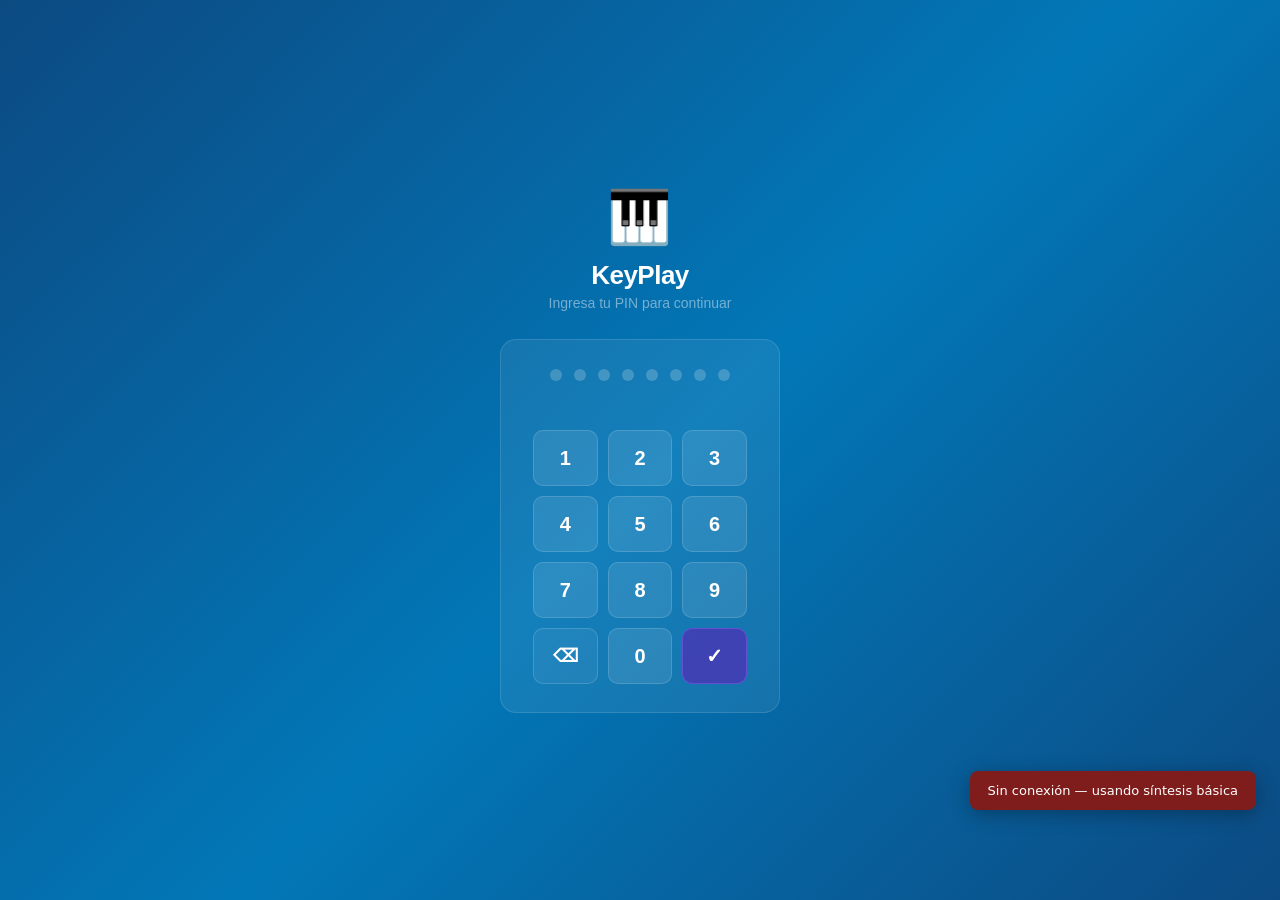
==== commit 551f1e1c: "fixing orientation" ====
--- a/index.html
+++ b/index.html
@@ -21,7 +21,7 @@
 <!-- ── PIN LOCK SCREEN ─────────────────────────────── -->
 <div id="pinScreen" style="
   position:fixed;inset:0;z-index:9999;
-  background:linear-gradient(135deg,#1e1b2e 0%,#2d1f5e 50%,#1a1535 100%);
+  background:linear-gradient(135deg,#0c4a82 0%,#0277b7 52%,#0c4a82 100%);
   display:flex;flex-direction:column;align-items:center;justify-content:center;
   gap:28px;font-family:-apple-system,BlinkMacSystemFont,'Segoe UI',Roboto,sans-serif;
 ">
@@ -569,7 +569,7 @@
 <script>
   if ('serviceWorker' in navigator) {
     window.addEventListener('load', () => {
-      navigator.serviceWorker.register('/keyplay/sw.js');
+      navigator.serviceWorker.register('/pviewerns/sw.js');
     });
   }
 </script>
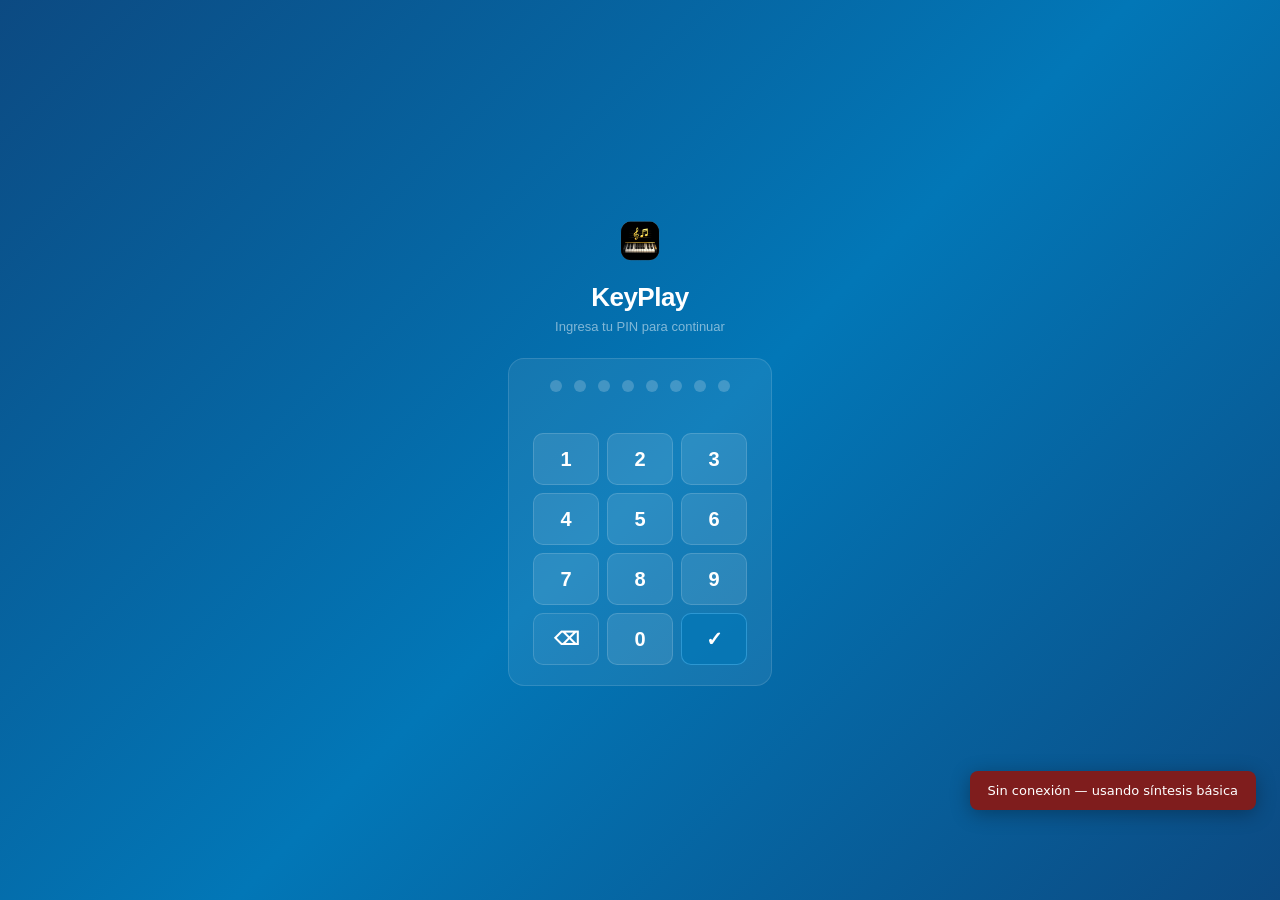
==== commit 55c6af3e: "fixing landcape pin screen" ====
--- a/index.html
+++ b/index.html
@@ -7,7 +7,7 @@
 
   <!-- PWA -->
   <link rel="manifest" href="manifest.json">
-  <meta name="theme-color" content="#5b21b6">
+  <meta name="theme-color" content="#0a3d6e">
   <meta name="mobile-web-app-capable" content="yes">
   <meta name="apple-mobile-web-app-capable" content="yes">
   <meta name="apple-mobile-web-app-status-bar-style" content="default">
@@ -19,30 +19,19 @@
 <body>
 
 <!-- ── PIN LOCK SCREEN ─────────────────────────────── -->
-<div id="pinScreen" style="
-  position:fixed;inset:0;z-index:9999;
-  background:linear-gradient(135deg,#0c4a82 0%,#0277b7 52%,#0c4a82 100%);
-  display:flex;flex-direction:column;align-items:center;justify-content:center;
-  gap:28px;font-family:-apple-system,BlinkMacSystemFont,'Segoe UI',Roboto,sans-serif;
-">
-  <div style="text-align:center;">
-    <div style="font-size:52px;margin-bottom:12px;">🎹</div>
-    <div style="font-size:26px;font-weight:800;color:#fff;letter-spacing:-0.5px;">KeyPlay</div>
-    <div style="font-size:14px;color:rgba(255,255,255,0.45);margin-top:4px;">Ingresa tu PIN para continuar</div>
-  </div>
-
-  <div style="background:rgba(255,255,255,0.07);border:1px solid rgba(255,255,255,0.12);
-              border-radius:16px;padding:28px 32px;width:280px;display:flex;flex-direction:column;gap:16px;">
-
-    <!-- PIN dots display -->
-    <div id="pinDots" style="display:flex;justify-content:center;gap:12px;height:14px;align-items:center;">
-    </div>
-
-    <!-- Error message -->
-    <div id="pinError" style="text-align:center;font-size:12px;color:#f87171;min-height:16px;font-weight:500;"></div>
-
-    <!-- Number pad -->
-    <div style="display:grid;grid-template-columns:repeat(3,1fr);gap:10px;">
+<div id="pinScreen" class="pin-screen">
+  <!-- Title / branding -->
+  <div class="pin-title-block">
+    <img src="icons/icon-192.png" class="pin-logo-img" alt="KeyPlay">
+    <div class="pin-app-name">KeyPlay</div>
+    <div class="pin-subtitle">Ingresa tu PIN para continuar</div>
+  </div>
+
+  <!-- Card: dots + pad -->
+  <div class="pin-card">
+    <div id="pinDots" class="pin-dots"></div>
+    <div id="pinError" class="pin-error"></div>
+    <div class="pin-grid">
       <button class="pin-key" onclick="pinKey('1')">1</button>
       <button class="pin-key" onclick="pinKey('2')">2</button>
       <button class="pin-key" onclick="pinKey('3')">3</button>
@@ -52,7 +41,7 @@
       <button class="pin-key" onclick="pinKey('7')">7</button>
       <button class="pin-key" onclick="pinKey('8')">8</button>
       <button class="pin-key" onclick="pinKey('9')">9</button>
-      <button class="pin-key pin-del" onclick="pinDel()" style="font-size:18px;">⌫</button>
+      <button class="pin-key pin-del" onclick="pinDel()">⌫</button>
       <button class="pin-key" onclick="pinKey('0')">0</button>
       <button class="pin-key pin-ok" onclick="pinSubmit()">✓</button>
     </div>
--- a/keyplay.css
+++ b/keyplay.css
@@ -2763,7 +2763,77 @@
 }
 
 
-/* ── PIN KEY STYLES ── */
+/* ══ PIN SCREEN ══════════════════════════════════════ */
+.pin-screen {
+  position: fixed;
+  inset: 0;
+  z-index: 9999;
+  background: linear-gradient(135deg, #0c4a82 0%, #0277b7 52%, #0c4a82 100%);
+  display: flex;
+  flex-direction: column;
+  align-items: center;
+  justify-content: center;
+  gap: 24px;
+  font-family: -apple-system, BlinkMacSystemFont, 'Segoe UI', Roboto, sans-serif;
+  overflow: hidden;
+}
+
+.pin-title-block {
+  display: flex;
+  flex-direction: column;
+  align-items: center;
+  gap: 4px;
+  text-align: center;
+}
+.pin-logo-img {
+  width: 56px;
+  height: 56px;
+  border-radius: 14px;
+  margin-bottom: 8px;
+}
+.pin-app-name {
+  font-size: 26px;
+  font-weight: 800;
+  color: #fff;
+  letter-spacing: -0.5px;
+}
+.pin-subtitle {
+  font-size: 13px;
+  color: rgba(255,255,255,0.5);
+  margin-top: 2px;
+}
+
+.pin-card {
+  background: rgba(255,255,255,0.07);
+  border: 1px solid rgba(255,255,255,0.12);
+  border-radius: 16px;
+  padding: 20px 24px;
+  width: 264px;
+  display: flex;
+  flex-direction: column;
+  gap: 12px;
+}
+.pin-dots {
+  display: flex;
+  justify-content: center;
+  gap: 12px;
+  height: 14px;
+  align-items: center;
+}
+.pin-error {
+  text-align: center;
+  font-size: 12px;
+  color: #f87171;
+  min-height: 16px;
+  font-weight: 500;
+}
+.pin-grid {
+  display: grid;
+  grid-template-columns: repeat(3, 1fr);
+  gap: 8px;
+}
+
+/* ── PIN keys ── */
 .pin-key {
   background: rgba(255,255,255,0.10);
   border: 1px solid rgba(255,255,255,0.15);
@@ -2771,7 +2841,7 @@
   color: #fff;
   font-size: 20px;
   font-weight: 600;
-  height: 56px;
+  height: 52px;
   cursor: pointer;
   transition: background 0.12s, transform 0.08s;
   touch-action: manipulation;
@@ -2779,9 +2849,9 @@
 }
 .pin-key:hover  { background: rgba(255,255,255,0.18); }
 .pin-key:active { background: rgba(255,255,255,0.25); transform: scale(0.94); }
-.pin-ok  { background: rgba(91,33,182,0.6) !important; border-color: rgba(139,92,246,0.5) !important; }
-.pin-ok:hover { background: rgba(91,33,182,0.8) !important; }
-.pin-del { background: rgba(255,255,255,0.06) !important; }
+.pin-ok  { background: rgba(2,119,183,0.7) !important; border-color: rgba(100,200,255,0.4) !important; }
+.pin-ok:hover { background: rgba(2,119,183,0.9) !important; }
+.pin-del { background: rgba(255,255,255,0.06) !important; font-size: 18px; }
 
 @keyframes pinShake {
   0%,100% { transform: translateX(0); }
@@ -2789,6 +2859,37 @@
   40%,80%  { transform: translateX(8px); }
 }
 .pin-shake { animation: pinShake 0.35s ease; }
+
+/* ── Landscape: side-by-side layout ── */
+@media (orientation: landscape) and (max-height: 600px) {
+  .pin-screen {
+    flex-direction: row;
+    gap: 32px;
+    padding: 16px 40px;
+    justify-content: center;
+    align-items: center;
+  }
+  .pin-title-block {
+    flex-shrink: 0;
+  }
+  .pin-logo-img {
+    width: 44px;
+    height: 44px;
+    border-radius: 11px;
+    margin-bottom: 6px;
+  }
+  .pin-app-name { font-size: 22px; }
+  .pin-card {
+    padding: 14px 18px;
+    width: 240px;
+    gap: 8px;
+  }
+  .pin-key {
+    height: 44px;
+    font-size: 18px;
+  }
+  .pin-grid { gap: 6px; }
+}
 
 /* ══ BPM MOB CONTROL ══════════════════════════════════
    Visible only on mobile/tablet (hidden on desktop).
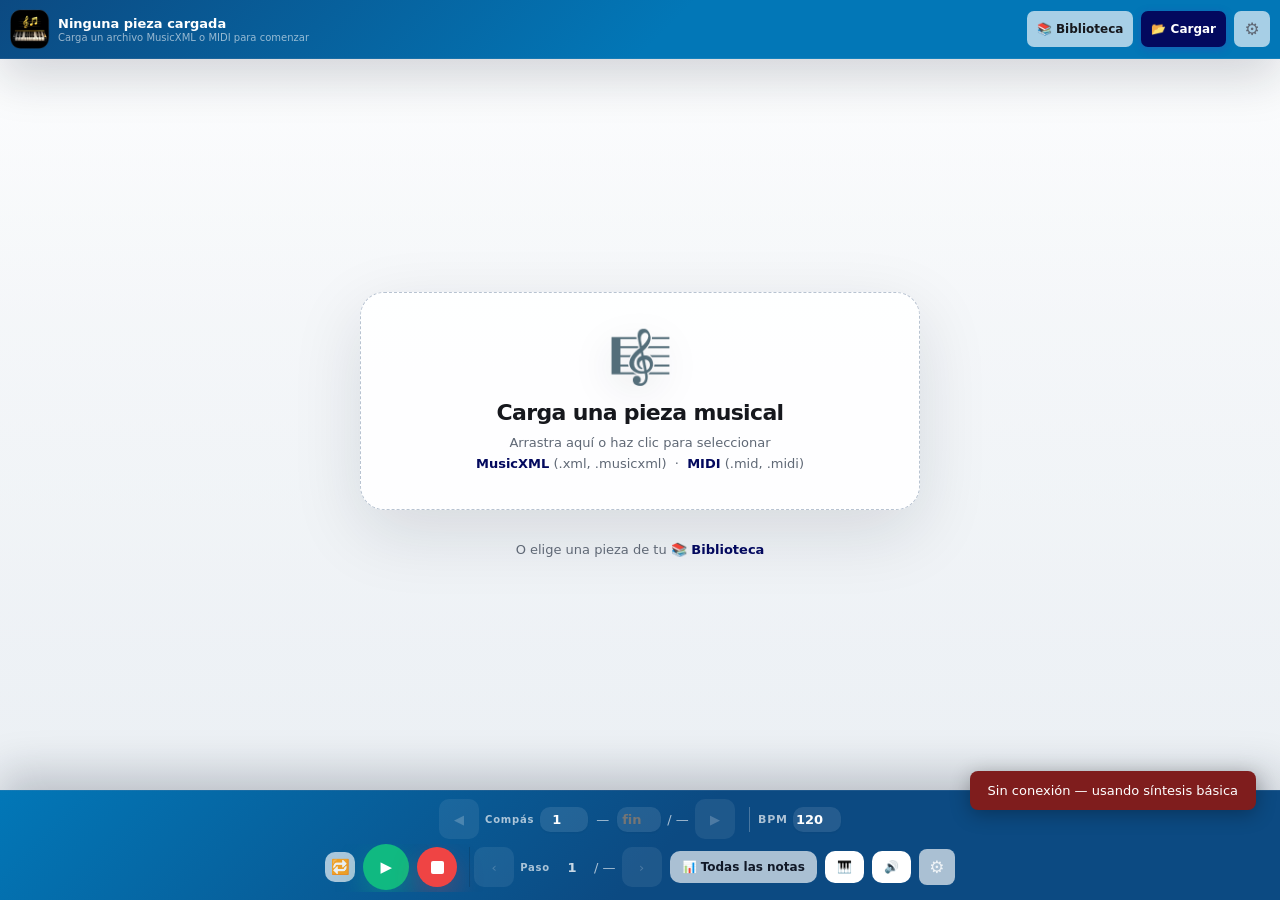
==== commit cfe9c90a: "fixing pedal issues 3" ====
--- a/index.html
+++ b/index.html
@@ -17,37 +17,6 @@
   <link rel="stylesheet" href="keyplay.css">
 </head>
 <body>
-
-<!-- ── PIN LOCK SCREEN ─────────────────────────────── -->
-<div id="pinScreen" class="pin-screen">
-  <!-- Title / branding -->
-  <div class="pin-title-block">
-    <img src="icons/icon-192.png" class="pin-logo-img" alt="KeyPlay">
-    <div class="pin-app-name">KeyPlay</div>
-    <div class="pin-subtitle">Ingresa tu PIN para continuar</div>
-  </div>
-
-  <!-- Card: dots + pad -->
-  <div class="pin-card">
-    <div id="pinDots" class="pin-dots"></div>
-    <div id="pinError" class="pin-error"></div>
-    <div class="pin-grid">
-      <button class="pin-key" onclick="pinKey('1')">1</button>
-      <button class="pin-key" onclick="pinKey('2')">2</button>
-      <button class="pin-key" onclick="pinKey('3')">3</button>
-      <button class="pin-key" onclick="pinKey('4')">4</button>
-      <button class="pin-key" onclick="pinKey('5')">5</button>
-      <button class="pin-key" onclick="pinKey('6')">6</button>
-      <button class="pin-key" onclick="pinKey('7')">7</button>
-      <button class="pin-key" onclick="pinKey('8')">8</button>
-      <button class="pin-key" onclick="pinKey('9')">9</button>
-      <button class="pin-key pin-del" onclick="pinDel()">⌫</button>
-      <button class="pin-key" onclick="pinKey('0')">0</button>
-      <button class="pin-key pin-ok" onclick="pinSubmit()">✓</button>
-    </div>
-  </div>
-</div>
-
 
 <!-- TOP BAR -->
 <div class="top-bar">
@@ -299,6 +268,7 @@
         onchange="selectMIDIDevice(this.value)"
         style="flex:1;min-width:0;font-size:13px"></select>
     </div>
+  </div>
   
   <div class="mob-extras-section" id="mobBackingSection">
     <div class="mob-extras-title">🎵 Backing track</div>
@@ -328,8 +298,6 @@
 
 </div>
 
-</div>
-
 <!-- BPM SLIDER -->
 <div class="measure-slider-overlay" id="bpmSliderOverlay" onclick="closeBpmSlider()"></div>
 <div class="measure-slider-panel" id="bpmSliderPanel" role="dialog" aria-modal="true" aria-labelledby="bpmSliderTitle">
@@ -345,10 +313,9 @@
     <input type="range" class="measure-slider-range" id="bpmSliderRange" min="20" max="400" value="120"
       oninput="setBpmFromSlider(this.value)" onchange="setBpmFromSlider(this.value)">
     <div class="measure-slider-actions">
-      <button onclick="nudgeBpmSlider(-20)">-20</button>
       <button onclick="nudgeBpmSlider(-5)">-5</button>
       <button onclick="nudgeBpmSlider(5)">+5</button>
-      <button onclick="nudgeBpmSlider(20)">+20</button>
+      <button onclick="resetBpmSlider()" title="Restablecer al tempo original de la pieza">↺ Reset</button>
     </div>
   </div>
 </div>
--- a/keyplay.css
+++ b/keyplay.css
@@ -1944,6 +1944,21 @@
 .settings-row-sub {
   font-size: 11px; color: var(--text-dim); margin-top: 2px; font-weight: 400;
 }
+.settings-action-btn {
+  flex-shrink: 0;
+  background: var(--accent-b);
+  color: #fff;
+  border: none;
+  border-radius: 7px;
+  padding: 8px 14px;
+  font-size: 13px;
+  font-weight: 600;
+  cursor: pointer;
+  white-space: nowrap;
+  transition: background 0.15s, transform 0.1s;
+}
+.settings-action-btn:hover  { opacity: 0.85; }
+.settings-action-btn:active { transform: translateY(1px); }
 
 .toggle-switch {
   position: relative; width: 44px; height: 24px; flex-shrink: 0;
@@ -2763,134 +2778,6 @@
 }
 
 
-/* ══ PIN SCREEN ══════════════════════════════════════ */
-.pin-screen {
-  position: fixed;
-  inset: 0;
-  z-index: 9999;
-  background: linear-gradient(135deg, #0c4a82 0%, #0277b7 52%, #0c4a82 100%);
-  display: flex;
-  flex-direction: column;
-  align-items: center;
-  justify-content: center;
-  gap: 24px;
-  font-family: -apple-system, BlinkMacSystemFont, 'Segoe UI', Roboto, sans-serif;
-  overflow: hidden;
-}
-
-.pin-title-block {
-  display: flex;
-  flex-direction: column;
-  align-items: center;
-  gap: 4px;
-  text-align: center;
-}
-.pin-logo-img {
-  width: 56px;
-  height: 56px;
-  border-radius: 14px;
-  margin-bottom: 8px;
-}
-.pin-app-name {
-  font-size: 26px;
-  font-weight: 800;
-  color: #fff;
-  letter-spacing: -0.5px;
-}
-.pin-subtitle {
-  font-size: 13px;
-  color: rgba(255,255,255,0.5);
-  margin-top: 2px;
-}
-
-.pin-card {
-  background: rgba(255,255,255,0.07);
-  border: 1px solid rgba(255,255,255,0.12);
-  border-radius: 16px;
-  padding: 20px 24px;
-  width: 264px;
-  display: flex;
-  flex-direction: column;
-  gap: 12px;
-}
-.pin-dots {
-  display: flex;
-  justify-content: center;
-  gap: 12px;
-  height: 14px;
-  align-items: center;
-}
-.pin-error {
-  text-align: center;
-  font-size: 12px;
-  color: #f87171;
-  min-height: 16px;
-  font-weight: 500;
-}
-.pin-grid {
-  display: grid;
-  grid-template-columns: repeat(3, 1fr);
-  gap: 8px;
-}
-
-/* ── PIN keys ── */
-.pin-key {
-  background: rgba(255,255,255,0.10);
-  border: 1px solid rgba(255,255,255,0.15);
-  border-radius: 10px;
-  color: #fff;
-  font-size: 20px;
-  font-weight: 600;
-  height: 52px;
-  cursor: pointer;
-  transition: background 0.12s, transform 0.08s;
-  touch-action: manipulation;
-  -webkit-tap-highlight-color: transparent;
-}
-.pin-key:hover  { background: rgba(255,255,255,0.18); }
-.pin-key:active { background: rgba(255,255,255,0.25); transform: scale(0.94); }
-.pin-ok  { background: rgba(2,119,183,0.7) !important; border-color: rgba(100,200,255,0.4) !important; }
-.pin-ok:hover { background: rgba(2,119,183,0.9) !important; }
-.pin-del { background: rgba(255,255,255,0.06) !important; font-size: 18px; }
-
-@keyframes pinShake {
-  0%,100% { transform: translateX(0); }
-  20%,60%  { transform: translateX(-8px); }
-  40%,80%  { transform: translateX(8px); }
-}
-.pin-shake { animation: pinShake 0.35s ease; }
-
-/* ── Landscape: side-by-side layout ── */
-@media (orientation: landscape) and (max-height: 600px) {
-  .pin-screen {
-    flex-direction: row;
-    gap: 32px;
-    padding: 16px 40px;
-    justify-content: center;
-    align-items: center;
-  }
-  .pin-title-block {
-    flex-shrink: 0;
-  }
-  .pin-logo-img {
-    width: 44px;
-    height: 44px;
-    border-radius: 11px;
-    margin-bottom: 6px;
-  }
-  .pin-app-name { font-size: 22px; }
-  .pin-card {
-    padding: 14px 18px;
-    width: 240px;
-    gap: 8px;
-  }
-  .pin-key {
-    height: 44px;
-    font-size: 18px;
-  }
-  .pin-grid { gap: 6px; }
-}
-
 /* ══ BPM MOB CONTROL ══════════════════════════════════
    Visible only on mobile/tablet (hidden on desktop).
    Sits between measure-nav and bb-playrow.              */
